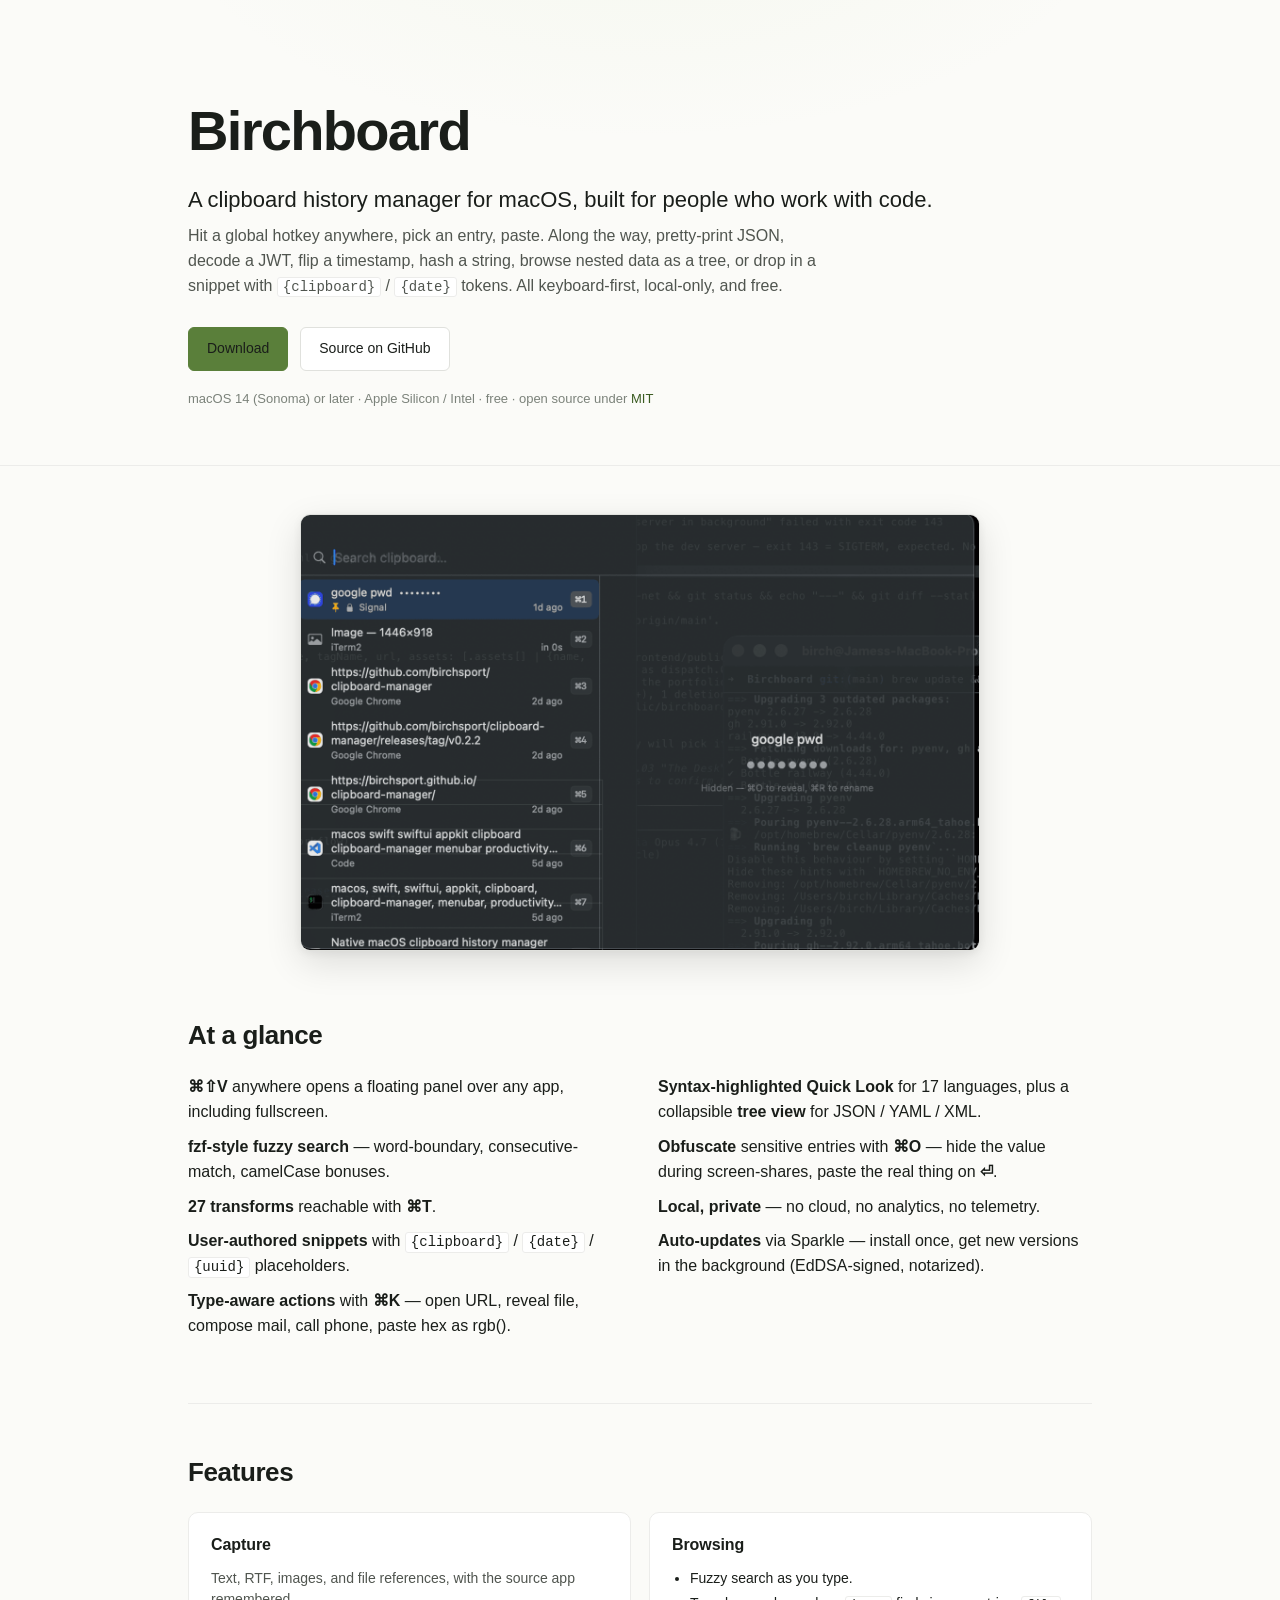
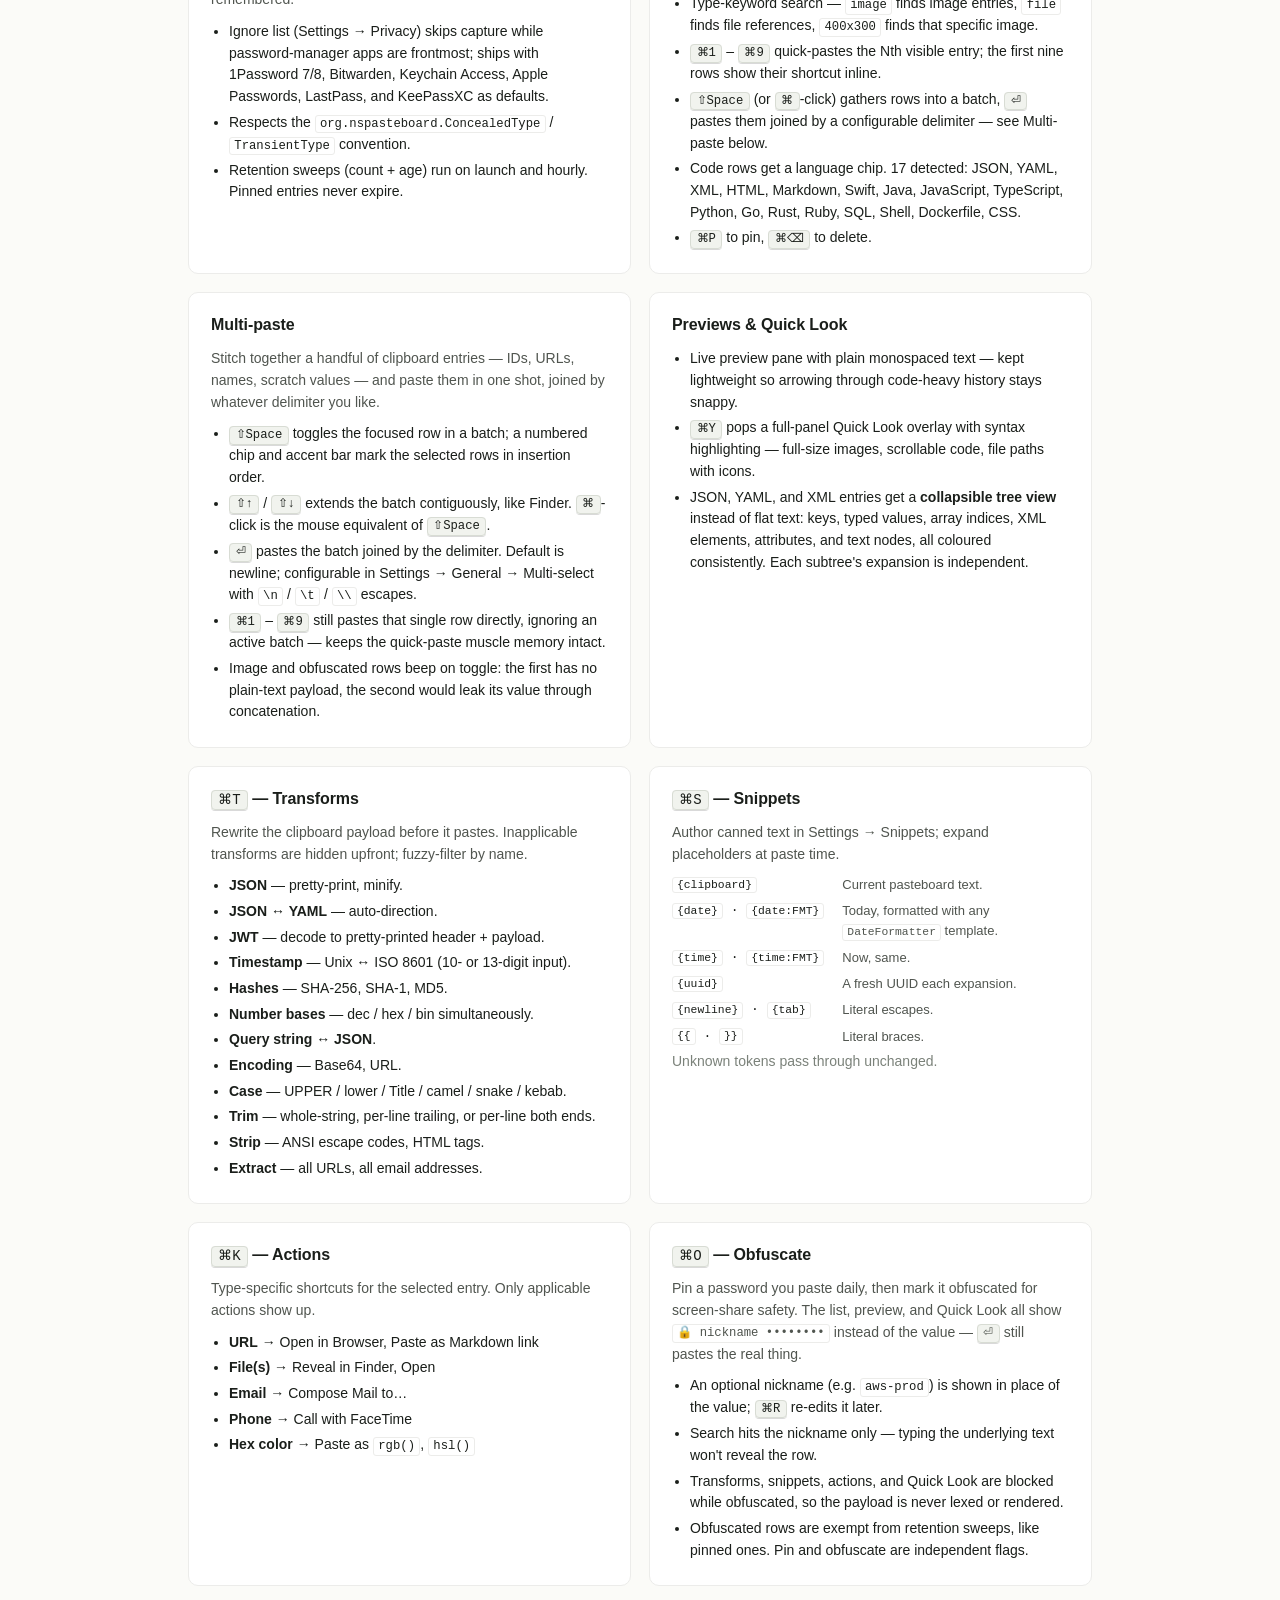
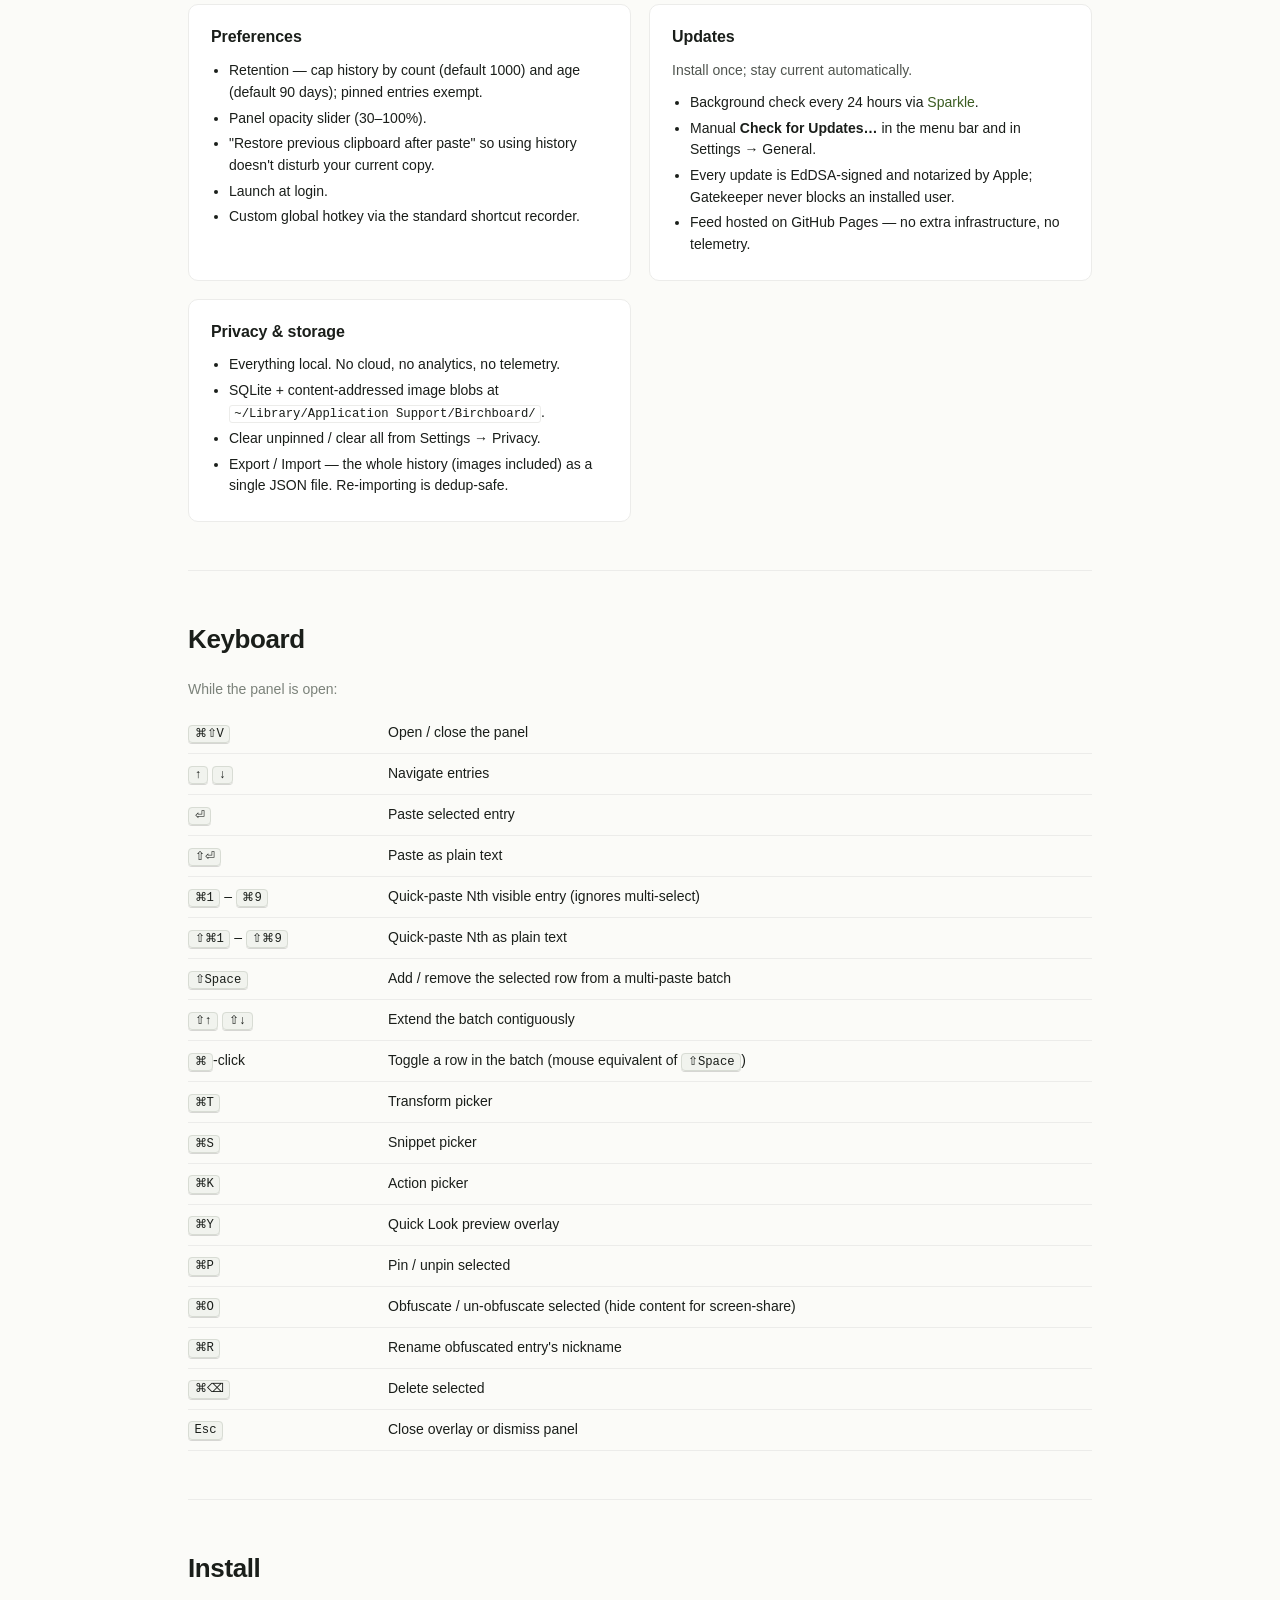
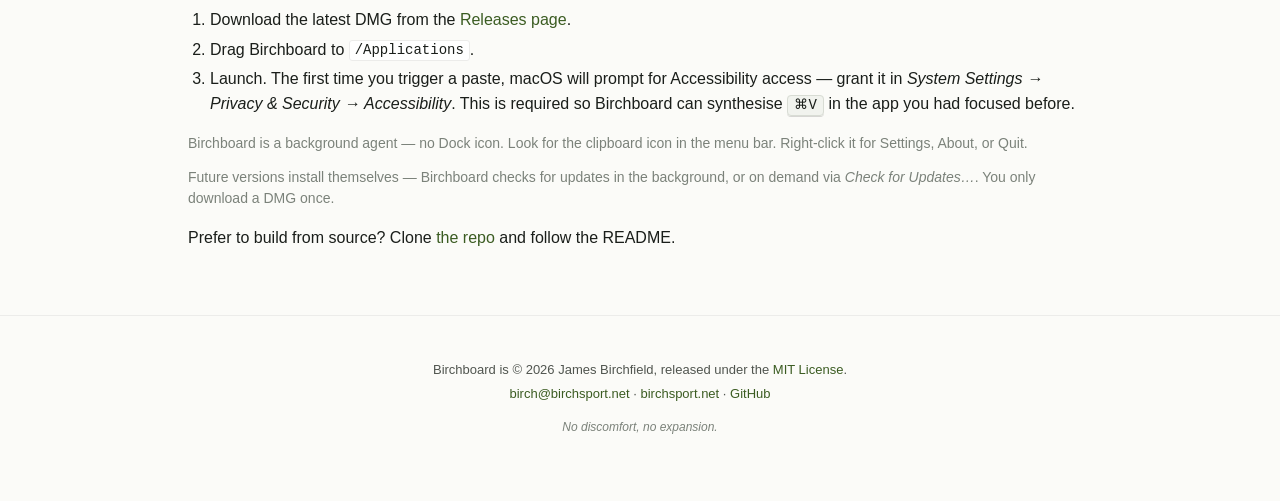
==== docs/index.html @ bfea7d22 "Add multi-selection paste ⇧Space (or ⌘-click) toggles a row into a batch; ⇧↑/⇧↓ extends contiguously" ====
<!DOCTYPE html>
<html lang="en">
<head>
  <meta charset="UTF-8" />
  <meta name="viewport" content="width=device-width, initial-scale=1.0" />
  <title>Birchboard — a macOS clipboard manager for people who code</title>
  <meta
    name="description"
    content="Birchboard is a native macOS clipboard history manager. Fuzzy search, 27 transforms (JSON / YAML / JWT / hashes / timestamps / …), user-authored snippets with placeholders, type-aware actions, syntax-highlighted previews, and a tree view for structured data. Free and open source under MIT."
  />
  <meta property="og:title" content="Birchboard" />
  <meta
    property="og:description"
    content="A native macOS clipboard manager for people who work with code."
  />
  <meta name="theme-color" content="#0f1310" />
  <link rel="stylesheet" href="assets/style.css" />
</head>
<body>

<header class="hero">
  <div class="container">
    <h1 class="wordmark">Birchboard</h1>
    <p class="tagline">A clipboard history manager for macOS, built for people who work with code.</p>
    <p class="lede">
      Hit a global hotkey anywhere, pick an entry, paste. Along the way, pretty-print
      JSON, decode a JWT, flip a timestamp, hash a string, browse nested data as a tree,
      or drop in a snippet with <code>{clipboard}</code> / <code>{date}</code> tokens.
      All keyboard-first, local-only, and free.
    </p>
    <div class="cta">
      <a class="btn primary" href="https://github.com/birchsport/clipboard-manager/releases" rel="noopener">Download</a>
      <a class="btn" href="https://github.com/birchsport/clipboard-manager" rel="noopener">Source on GitHub</a>
    </div>
    <p class="meta">
      macOS 14 (Sonoma) or later &middot; Apple Silicon / Intel &middot; free &middot;
      open source under <a href="https://github.com/birchsport/clipboard-manager/blob/main/LICENSE" rel="noopener">MIT</a>
    </p>
  </div>
</header>

<main class="container">

  <figure class="screenshot">
    <img
      src="assets/preview.png"
      alt="Birchboard panel showing a searchable clipboard history with syntax-highlighted code entries and a right-hand preview pane."
      width="1438"
      height="924"
      loading="lazy"
    />
  </figure>

  <!-- Quick hits ------------------------------------------------------ -->
  <section>
    <h2>At a glance</h2>
    <ul class="highlights">
      <li><strong>⌘⇧V</strong> anywhere opens a floating panel over any app, including fullscreen.</li>
      <li><strong>fzf-style fuzzy search</strong> — word-boundary, consecutive-match, camelCase bonuses.</li>
      <li><strong>27 transforms</strong> reachable with <strong>⌘T</strong>.</li>
      <li><strong>User-authored snippets</strong> with <code>{clipboard}</code> / <code>{date}</code> / <code>{uuid}</code> placeholders.</li>
      <li><strong>Type-aware actions</strong> with <strong>⌘K</strong> — open URL, reveal file, compose mail, call phone, paste hex as rgb().</li>
      <li><strong>Syntax-highlighted Quick Look</strong> for 17 languages, plus a collapsible <strong>tree view</strong> for JSON / YAML / XML.</li>
      <li><strong>Obfuscate</strong> sensitive entries with <strong>⌘O</strong> — hide the value during screen-shares, paste the real thing on <strong>⏎</strong>.</li>
      <li><strong>Local, private</strong> — no cloud, no analytics, no telemetry.</li>
      <li><strong>Auto-updates</strong> via Sparkle — install once, get new versions in the background (EdDSA-signed, notarized).</li>
    </ul>
  </section>

  <!-- Features -------------------------------------------------------- -->
  <section>
    <h2>Features</h2>

    <div class="feature-grid">

      <article class="feature">
        <h3>Capture</h3>
        <p>Text, RTF, images, and file references, with the source app remembered.</p>
        <ul>
          <li>Ignore list (Settings → Privacy) skips capture while password-manager apps are frontmost; ships with 1Password 7/8, Bitwarden, Keychain Access, Apple Passwords, LastPass, and KeePassXC as defaults.</li>
          <li>Respects the <code>org.nspasteboard.ConcealedType</code> / <code>TransientType</code> convention.</li>
          <li>Retention sweeps (count + age) run on launch and hourly. Pinned entries never expire.</li>
        </ul>
      </article>

      <article class="feature">
        <h3>Browsing</h3>
        <ul>
          <li>Fuzzy search as you type.</li>
          <li>Type-keyword search — <code>image</code> finds image entries, <code>file</code> finds file references, <code>400x300</code> finds that specific image.</li>
          <li><kbd>⌘1</kbd> – <kbd>⌘9</kbd> quick-pastes the Nth visible entry; the first nine rows show their shortcut inline.</li>
          <li><kbd>⇧Space</kbd> (or <kbd>⌘</kbd>-click) gathers rows into a batch, <kbd>⏎</kbd> pastes them joined by a configurable delimiter — see Multi-paste below.</li>
          <li>Code rows get a language chip. 17 detected: JSON, YAML, XML, HTML, Markdown, Swift, Java, JavaScript, TypeScript, Python, Go, Rust, Ruby, SQL, Shell, Dockerfile, CSS.</li>
          <li><kbd>⌘P</kbd> to pin, <kbd>⌘⌫</kbd> to delete.</li>
        </ul>
      </article>

      <article class="feature">
        <h3>Multi-paste</h3>
        <p>Stitch together a handful of clipboard entries — IDs, URLs, names, scratch values — and paste them in one shot, joined by whatever delimiter you like.</p>
        <ul>
          <li><kbd>⇧Space</kbd> toggles the focused row in a batch; a numbered chip and accent bar mark the selected rows in insertion order.</li>
          <li><kbd>⇧↑</kbd> / <kbd>⇧↓</kbd> extends the batch contiguously, like Finder. <kbd>⌘</kbd>-click is the mouse equivalent of <kbd>⇧Space</kbd>.</li>
          <li><kbd>⏎</kbd> pastes the batch joined by the delimiter. Default is newline; configurable in Settings → General → Multi-select with <code>\n</code> / <code>\t</code> / <code>\\</code> escapes.</li>
          <li><kbd>⌘1</kbd> – <kbd>⌘9</kbd> still pastes that single row directly, ignoring an active batch — keeps the quick-paste muscle memory intact.</li>
          <li>Image and obfuscated rows beep on toggle: the first has no plain-text payload, the second would leak its value through concatenation.</li>
        </ul>
      </article>

      <article class="feature">
        <h3>Previews &amp; Quick Look</h3>
        <ul>
          <li>Live preview pane with plain monospaced text — kept lightweight so arrowing through code-heavy history stays snappy.</li>
          <li><kbd>⌘Y</kbd> pops a full-panel Quick Look overlay with syntax highlighting — full-size images, scrollable code, file paths with icons.</li>
          <li>JSON, YAML, and XML entries get a <strong>collapsible tree view</strong> instead of flat text: keys, typed values, array indices, XML elements, attributes, and text nodes, all coloured consistently. Each subtree's expansion is independent.</li>
        </ul>
      </article>

      <article class="feature">
        <h3><kbd>⌘T</kbd> &mdash; Transforms</h3>
        <p>Rewrite the clipboard payload before it pastes. Inapplicable transforms are hidden upfront; fuzzy-filter by name.</p>
        <ul>
          <li><strong>JSON</strong> &mdash; pretty-print, minify.</li>
          <li><strong>JSON ↔ YAML</strong> &mdash; auto-direction.</li>
          <li><strong>JWT</strong> &mdash; decode to pretty-printed header + payload.</li>
          <li><strong>Timestamp</strong> &mdash; Unix ↔ ISO 8601 (10- or 13-digit input).</li>
          <li><strong>Hashes</strong> &mdash; SHA-256, SHA-1, MD5.</li>
          <li><strong>Number bases</strong> &mdash; dec / hex / bin simultaneously.</li>
          <li><strong>Query string ↔ JSON</strong>.</li>
          <li><strong>Encoding</strong> &mdash; Base64, URL.</li>
          <li><strong>Case</strong> &mdash; UPPER / lower / Title / camel / snake / kebab.</li>
          <li><strong>Trim</strong> &mdash; whole-string, per-line trailing, or per-line both ends.</li>
          <li><strong>Strip</strong> &mdash; ANSI escape codes, HTML tags.</li>
          <li><strong>Extract</strong> &mdash; all URLs, all email addresses.</li>
        </ul>
      </article>

      <article class="feature">
        <h3><kbd>⌘S</kbd> &mdash; Snippets</h3>
        <p>Author canned text in Settings → Snippets; expand placeholders at paste time.</p>
        <dl class="placeholders">
          <dt><code>{clipboard}</code></dt> <dd>Current pasteboard text.</dd>
          <dt><code>{date}</code> &middot; <code>{date:FMT}</code></dt> <dd>Today, formatted with any <code>DateFormatter</code> template.</dd>
          <dt><code>{time}</code> &middot; <code>{time:FMT}</code></dt> <dd>Now, same.</dd>
          <dt><code>{uuid}</code></dt> <dd>A fresh UUID each expansion.</dd>
          <dt><code>{newline}</code> &middot; <code>{tab}</code></dt> <dd>Literal escapes.</dd>
          <dt><code>{{</code> &middot; <code>}}</code></dt> <dd>Literal braces.</dd>
        </dl>
        <p class="subtle">Unknown tokens pass through unchanged.</p>
      </article>

      <article class="feature">
        <h3><kbd>⌘K</kbd> &mdash; Actions</h3>
        <p>Type-specific shortcuts for the selected entry. Only applicable actions show up.</p>
        <ul>
          <li><strong>URL</strong> &rarr; Open in Browser, Paste as Markdown link</li>
          <li><strong>File(s)</strong> &rarr; Reveal in Finder, Open</li>
          <li><strong>Email</strong> &rarr; Compose Mail to…</li>
          <li><strong>Phone</strong> &rarr; Call with FaceTime</li>
          <li><strong>Hex color</strong> &rarr; Paste as <code>rgb()</code>, <code>hsl()</code></li>
        </ul>
      </article>

      <article class="feature">
        <h3><kbd>⌘O</kbd> &mdash; Obfuscate</h3>
        <p>Pin a password you paste daily, then mark it obfuscated for screen-share safety. The list, preview, and Quick Look all show <code>🔒 nickname  ••••••••</code> instead of the value &mdash; <kbd>⏎</kbd> still pastes the real thing.</p>
        <ul>
          <li>An optional nickname (e.g. <code>aws-prod</code>) is shown in place of the value; <kbd>⌘R</kbd> re-edits it later.</li>
          <li>Search hits the nickname only &mdash; typing the underlying text won't reveal the row.</li>
          <li>Transforms, snippets, actions, and Quick Look are blocked while obfuscated, so the payload is never lexed or rendered.</li>
          <li>Obfuscated rows are exempt from retention sweeps, like pinned ones. Pin and obfuscate are independent flags.</li>
        </ul>
      </article>

      <article class="feature">
        <h3>Preferences</h3>
        <ul>
          <li>Retention — cap history by count (default 1000) and age (default 90 days); pinned entries exempt.</li>
          <li>Panel opacity slider (30–100%).</li>
          <li>"Restore previous clipboard after paste" so using history doesn't disturb your current copy.</li>
          <li>Launch at login.</li>
          <li>Custom global hotkey via the standard shortcut recorder.</li>
        </ul>
      </article>

      <article class="feature">
        <h3>Updates</h3>
        <p>Install once; stay current automatically.</p>
        <ul>
          <li>Background check every 24 hours via <a href="https://sparkle-project.org" rel="noopener">Sparkle</a>.</li>
          <li>Manual <strong>Check for Updates…</strong> in the menu bar and in Settings → General.</li>
          <li>Every update is EdDSA-signed and notarized by Apple; Gatekeeper never blocks an installed user.</li>
          <li>Feed hosted on GitHub Pages — no extra infrastructure, no telemetry.</li>
        </ul>
      </article>

      <article class="feature">
        <h3>Privacy &amp; storage</h3>
        <ul>
          <li>Everything local. No cloud, no analytics, no telemetry.</li>
          <li>SQLite + content-addressed image blobs at <code>~/Library/Application Support/Birchboard/</code>.</li>
          <li>Clear unpinned / clear all from Settings → Privacy.</li>
          <li>Export / Import — the whole history (images included) as a single JSON file. Re-importing is dedup-safe.</li>
        </ul>
      </article>

    </div>
  </section>

  <!-- Keyboard cheat sheet ------------------------------------------- -->
  <section>
    <h2>Keyboard</h2>
    <p class="subtle">While the panel is open:</p>
    <table class="shortcuts">
      <tbody>
        <tr><td><kbd>⌘⇧V</kbd></td><td>Open / close the panel</td></tr>
        <tr><td><kbd>↑</kbd> <kbd>↓</kbd></td><td>Navigate entries</td></tr>
        <tr><td><kbd>⏎</kbd></td><td>Paste selected entry</td></tr>
        <tr><td><kbd>⇧⏎</kbd></td><td>Paste as plain text</td></tr>
        <tr><td><kbd>⌘1</kbd> – <kbd>⌘9</kbd></td><td>Quick-paste Nth visible entry (ignores multi-select)</td></tr>
        <tr><td><kbd>⇧⌘1</kbd> – <kbd>⇧⌘9</kbd></td><td>Quick-paste Nth as plain text</td></tr>
        <tr><td><kbd>⇧Space</kbd></td><td>Add / remove the selected row from a multi-paste batch</td></tr>
        <tr><td><kbd>⇧↑</kbd> <kbd>⇧↓</kbd></td><td>Extend the batch contiguously</td></tr>
        <tr><td><kbd>⌘</kbd>-click</td><td>Toggle a row in the batch (mouse equivalent of <kbd>⇧Space</kbd>)</td></tr>
        <tr><td><kbd>⌘T</kbd></td><td>Transform picker</td></tr>
        <tr><td><kbd>⌘S</kbd></td><td>Snippet picker</td></tr>
        <tr><td><kbd>⌘K</kbd></td><td>Action picker</td></tr>
        <tr><td><kbd>⌘Y</kbd></td><td>Quick Look preview overlay</td></tr>
        <tr><td><kbd>⌘P</kbd></td><td>Pin / unpin selected</td></tr>
        <tr><td><kbd>⌘O</kbd></td><td>Obfuscate / un-obfuscate selected (hide content for screen-share)</td></tr>
        <tr><td><kbd>⌘R</kbd></td><td>Rename obfuscated entry's nickname</td></tr>
        <tr><td><kbd>⌘⌫</kbd></td><td>Delete selected</td></tr>
        <tr><td><kbd>Esc</kbd></td><td>Close overlay or dismiss panel</td></tr>
      </tbody>
    </table>
  </section>

  <!-- Install --------------------------------------------------------- -->
  <section>
    <h2>Install</h2>
    <ol>
      <li>Download the latest DMG from the <a href="https://github.com/birchsport/clipboard-manager/releases" rel="noopener">Releases page</a>.</li>
      <li>Drag Birchboard to <code>/Applications</code>.</li>
      <li>Launch. The first time you trigger a paste, macOS will prompt for Accessibility access — grant it in <em>System Settings → Privacy &amp; Security → Accessibility</em>. This is required so Birchboard can synthesise <kbd>⌘V</kbd> in the app you had focused before.</li>
    </ol>
    <p class="subtle">
      Birchboard is a background agent — no Dock icon. Look for the clipboard
      icon in the menu bar. Right-click it for Settings, About, or Quit.
    </p>
    <p class="subtle">
      Future versions install themselves — Birchboard checks for updates in
      the background, or on demand via <em>Check for Updates…</em>. You only
      download a DMG once.
    </p>
    <p>
      Prefer to build from source? Clone
      <a href="https://github.com/birchsport/clipboard-manager" rel="noopener">the repo</a>
      and follow the README.
    </p>
  </section>

</main>

<footer>
  <div class="container">
    <p>
      Birchboard is © 2026 James Birchfield, released under the
      <a href="https://github.com/birchsport/clipboard-manager/blob/main/LICENSE" rel="noopener">MIT License</a>.
    </p>
    <p>
      <a href="mailto:birch@birchsport.net">birch@birchsport.net</a>
      &middot;
      <a href="https://birchsport.net" rel="noopener">birchsport.net</a>
      &middot;
      <a href="https://github.com/birchsport/clipboard-manager" rel="noopener">GitHub</a>
    </p>
    <p class="tagline-small"><em>No discomfort, no expansion.</em></p>
  </div>
</footer>

</body>
</html>
---- docs/assets/style.css ----
/* Birchboard site — minimal dark-first theme with a light-mode pass. */

:root {
    --bg:            #0f1310;
    --bg-panel:      #161b17;
    --bg-card:       #1a211c;
    --border:        #272d28;
    --border-soft:   #20251f;

    --text:          #e8ece7;
    --text-muted:    #a2a9a0;
    --text-subtle:   #7b827a;
    --text-tertiary: #5f6660;

    --accent:        #b4d388;   /* pale birch-leaf green */
    --accent-dim:    #8aa964;
    --kbd-bg:        #22281f;
    --kbd-border:    #323a2e;

    --link:          #cfe5a8;

    --font-sans:     -apple-system, BlinkMacSystemFont, "Segoe UI", "Helvetica Neue", Arial, sans-serif;
    --font-mono:     ui-monospace, SFMono-Regular, "SF Mono", Menlo, Consolas, "Liberation Mono", monospace;
}

@media (prefers-color-scheme: light) {
    :root {
        --bg:            #fbfbf8;
        --bg-panel:      #ffffff;
        --bg-card:       #ffffff;
        --border:        #e0e1dd;
        --border-soft:   #ececea;

        --text:          #1a1e1a;
        --text-muted:    #50554f;
        --text-subtle:   #7b827a;
        --text-tertiary: #9da49d;

        --accent:        #5a7f3a;
        --accent-dim:    #7a9f5a;
        --kbd-bg:        #f1f3ee;
        --kbd-border:    #d8dcd4;

        --link:          #3b5c22;
    }
}

* { box-sizing: border-box; }

html {
    scroll-behavior: smooth;
}

body {
    margin: 0;
    background: var(--bg);
    color: var(--text);
    font-family: var(--font-sans);
    font-size: 16px;
    line-height: 1.55;
    -webkit-font-smoothing: antialiased;
}

a {
    color: var(--link);
    text-decoration: none;
    border-bottom: 1px solid transparent;
    transition: border-color 0.12s ease;
}

a:hover { border-bottom-color: var(--link); }

code, kbd {
    font-family: var(--font-mono);
    font-size: 0.875em;
}

code {
    background: var(--bg-card);
    border: 1px solid var(--border-soft);
    border-radius: 3px;
    padding: 0.1em 0.35em;
}

kbd {
    background: var(--kbd-bg);
    border: 1px solid var(--kbd-border);
    border-radius: 4px;
    padding: 0.1em 0.45em;
    font-weight: 500;
    box-shadow: 0 1px 0 rgba(0,0,0,0.15);
    white-space: nowrap;
}

.container {
    max-width: 960px;
    margin: 0 auto;
    padding: 0 28px;
}

/* ---------- Hero ------------------------------------------------------ */

.hero {
    padding: 88px 0 56px;
    background:
      radial-gradient(ellipse 800px 400px at 50% -100px, rgba(180, 211, 136, 0.08), transparent 60%),
      var(--bg);
    border-bottom: 1px solid var(--border-soft);
    text-align: left;
}

.wordmark {
    font-size: 56px;
    font-weight: 700;
    letter-spacing: -0.03em;
    margin: 0 0 10px;
    color: var(--text);
}

.tagline {
    font-size: 22px;
    color: var(--text);
    font-weight: 500;
    margin: 0 0 10px;
    line-height: 1.35;
}

.lede {
    font-size: 16px;
    color: var(--text-muted);
    max-width: 640px;
    margin: 0 0 28px;
}

.cta {
    display: flex;
    gap: 12px;
    flex-wrap: wrap;
    margin-bottom: 18px;
}

.btn {
    display: inline-block;
    padding: 10px 18px;
    border-radius: 6px;
    font-weight: 500;
    font-size: 14px;
    border: 1px solid var(--border);
    color: var(--text);
    background: var(--bg-card);
    transition: border-color 0.12s ease, background 0.12s ease;
}

.btn:hover {
    border-color: var(--text-muted);
    border-bottom-color: var(--text-muted);
}

.btn.primary {
    background: var(--accent);
    border-color: var(--accent);
    color: #1a1e1a;
}

.btn.primary:hover {
    background: var(--accent-dim);
    border-color: var(--accent-dim);
    border-bottom-color: var(--accent-dim);
}

.meta {
    font-size: 13px;
    color: var(--text-subtle);
    margin: 0;
}

/* ---------- Screenshot ------------------------------------------------ */

.screenshot {
    margin: 48px 0 8px;
    text-align: center;
}

.screenshot img {
    width: 100%;
    max-width: 680px;
    height: auto;
    display: inline-block;
    border-radius: 10px;
    border: 1px solid var(--border);
    box-shadow:
        0 12px 36px rgba(0, 0, 0, 0.45),
        0 2px 8px rgba(0, 0, 0, 0.3);
}

@media (prefers-color-scheme: light) {
    .screenshot img {
        box-shadow:
            0 12px 36px rgba(0, 0, 0, 0.12),
            0 2px 8px rgba(0, 0, 0, 0.06);
    }
}

@media (max-width: 640px) {
    .screenshot img { max-width: 100%; }
}

/* ---------- Sections ------------------------------------------------- */

main section {
    padding: 48px 0;
    border-bottom: 1px solid var(--border-soft);
}

main section:last-of-type { border-bottom: none; }

h2 {
    font-size: 26px;
    letter-spacing: -0.015em;
    margin: 0 0 20px;
}

h3 {
    font-size: 16px;
    font-weight: 600;
    margin: 0 0 10px;
    letter-spacing: -0.005em;
}

ul, ol { padding-left: 22px; }

li { margin-bottom: 5px; }

.subtle {
    color: var(--text-subtle);
    font-size: 14px;
    margin: 0 0 12px;
}

/* ---------- Highlights bullet list ----------------------------------- */

.highlights {
    list-style: none;
    padding: 0;
    columns: 2;
    column-gap: 36px;
}

.highlights li {
    margin-bottom: 10px;
    break-inside: avoid;
}

/* ---------- Feature grid --------------------------------------------- */

.feature-grid {
    display: grid;
    grid-template-columns: repeat(auto-fill, minmax(300px, 1fr));
    gap: 18px;
}

.feature {
    background: var(--bg-card);
    border: 1px solid var(--border-soft);
    border-radius: 10px;
    padding: 20px 22px;
}

.feature p:first-of-type {
    color: var(--text-muted);
    font-size: 14px;
    margin: 0 0 10px;
}

.feature ul {
    padding-left: 18px;
    margin: 0;
}

.feature li {
    font-size: 14px;
    color: var(--text);
    margin-bottom: 4px;
}

/* ---------- Placeholder reference ------------------------------------ */

.placeholders {
    display: grid;
    grid-template-columns: max-content 1fr;
    gap: 6px 18px;
    margin: 8px 0 4px;
}

.placeholders dt {
    font-family: var(--font-mono);
    font-size: 13px;
    color: var(--text);
}

.placeholders dd {
    margin: 0;
    color: var(--text-muted);
    font-size: 13px;
}

/* ---------- Keyboard cheat sheet ------------------------------------- */

.shortcuts {
    width: 100%;
    border-collapse: collapse;
    font-size: 14px;
}

.shortcuts td {
    padding: 9px 0;
    border-bottom: 1px solid var(--border-soft);
}

.shortcuts td:first-child {
    width: 200px;
}

/* ---------- Footer --------------------------------------------------- */

footer {
    padding: 40px 0 60px;
    border-top: 1px solid var(--border-soft);
    text-align: center;
    color: var(--text-muted);
    font-size: 13px;
}

footer p {
    margin: 4px 0;
}

.tagline-small {
    margin-top: 14px !important;
    color: var(--text-subtle);
    font-size: 12px;
}

/* ---------- Mobile --------------------------------------------------- */

@media (max-width: 640px) {
    .hero {
        padding: 56px 0 40px;
    }
    .wordmark { font-size: 44px; }
    .tagline  { font-size: 18px; }
    .lede     { font-size: 15px; }
    .highlights { columns: 1; }
    .screenshot.placeholder .screenshot-inner { height: 240px; }
    h2 { font-size: 22px; }
    .shortcuts td:first-child { width: auto; padding-right: 16px; }
    .container { padding: 0 20px; }
}
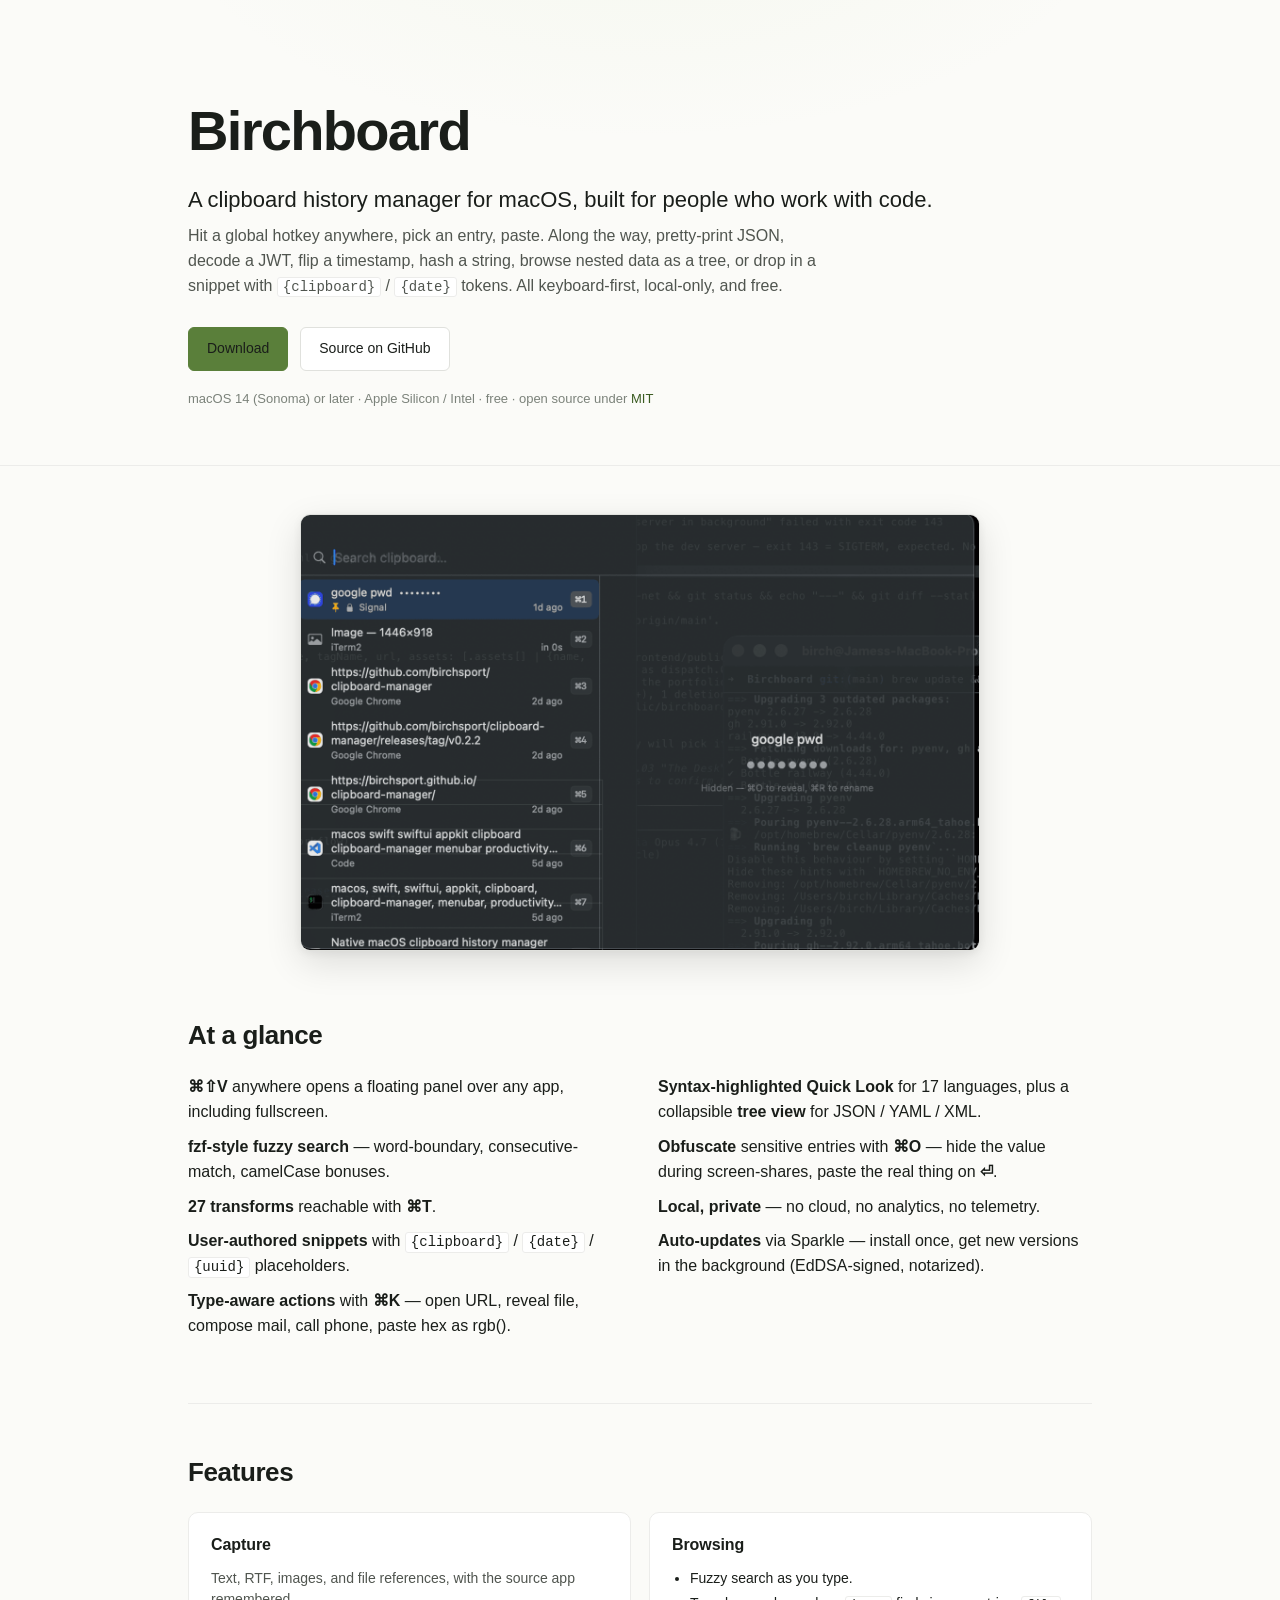
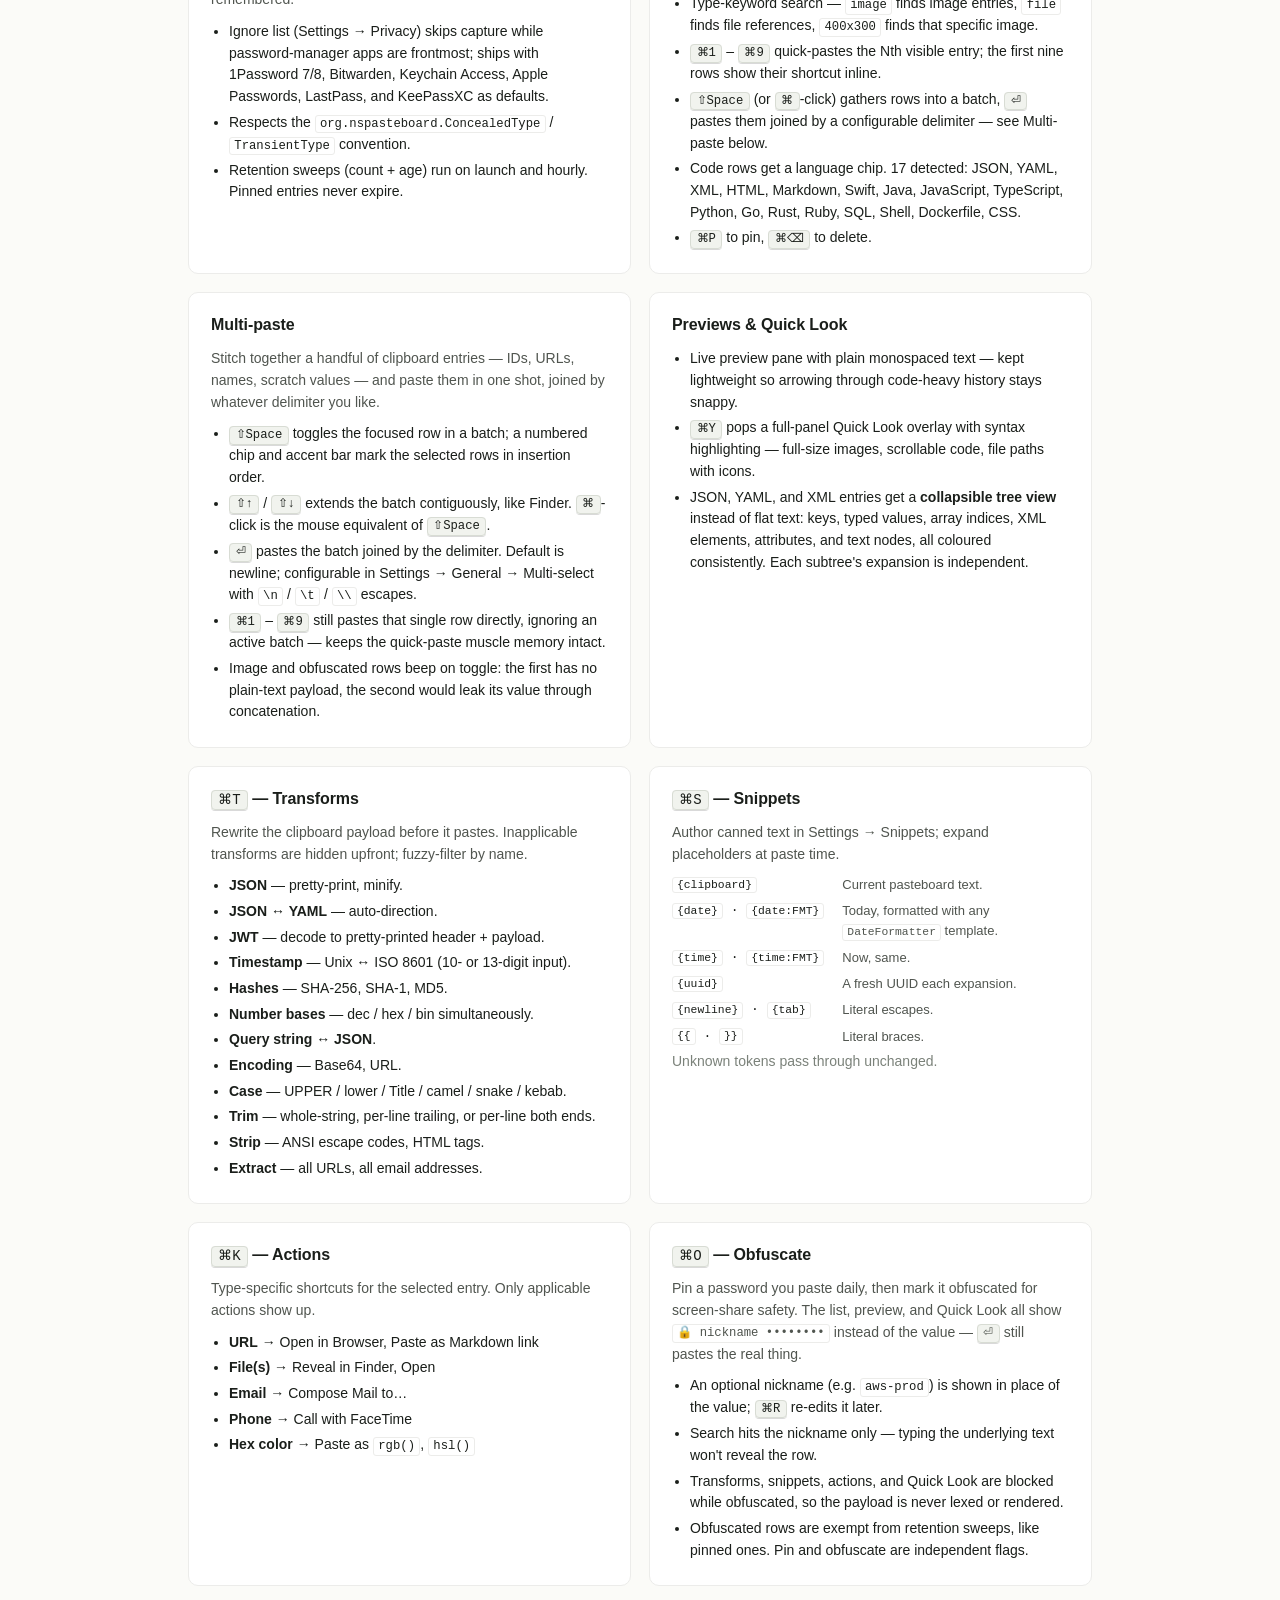
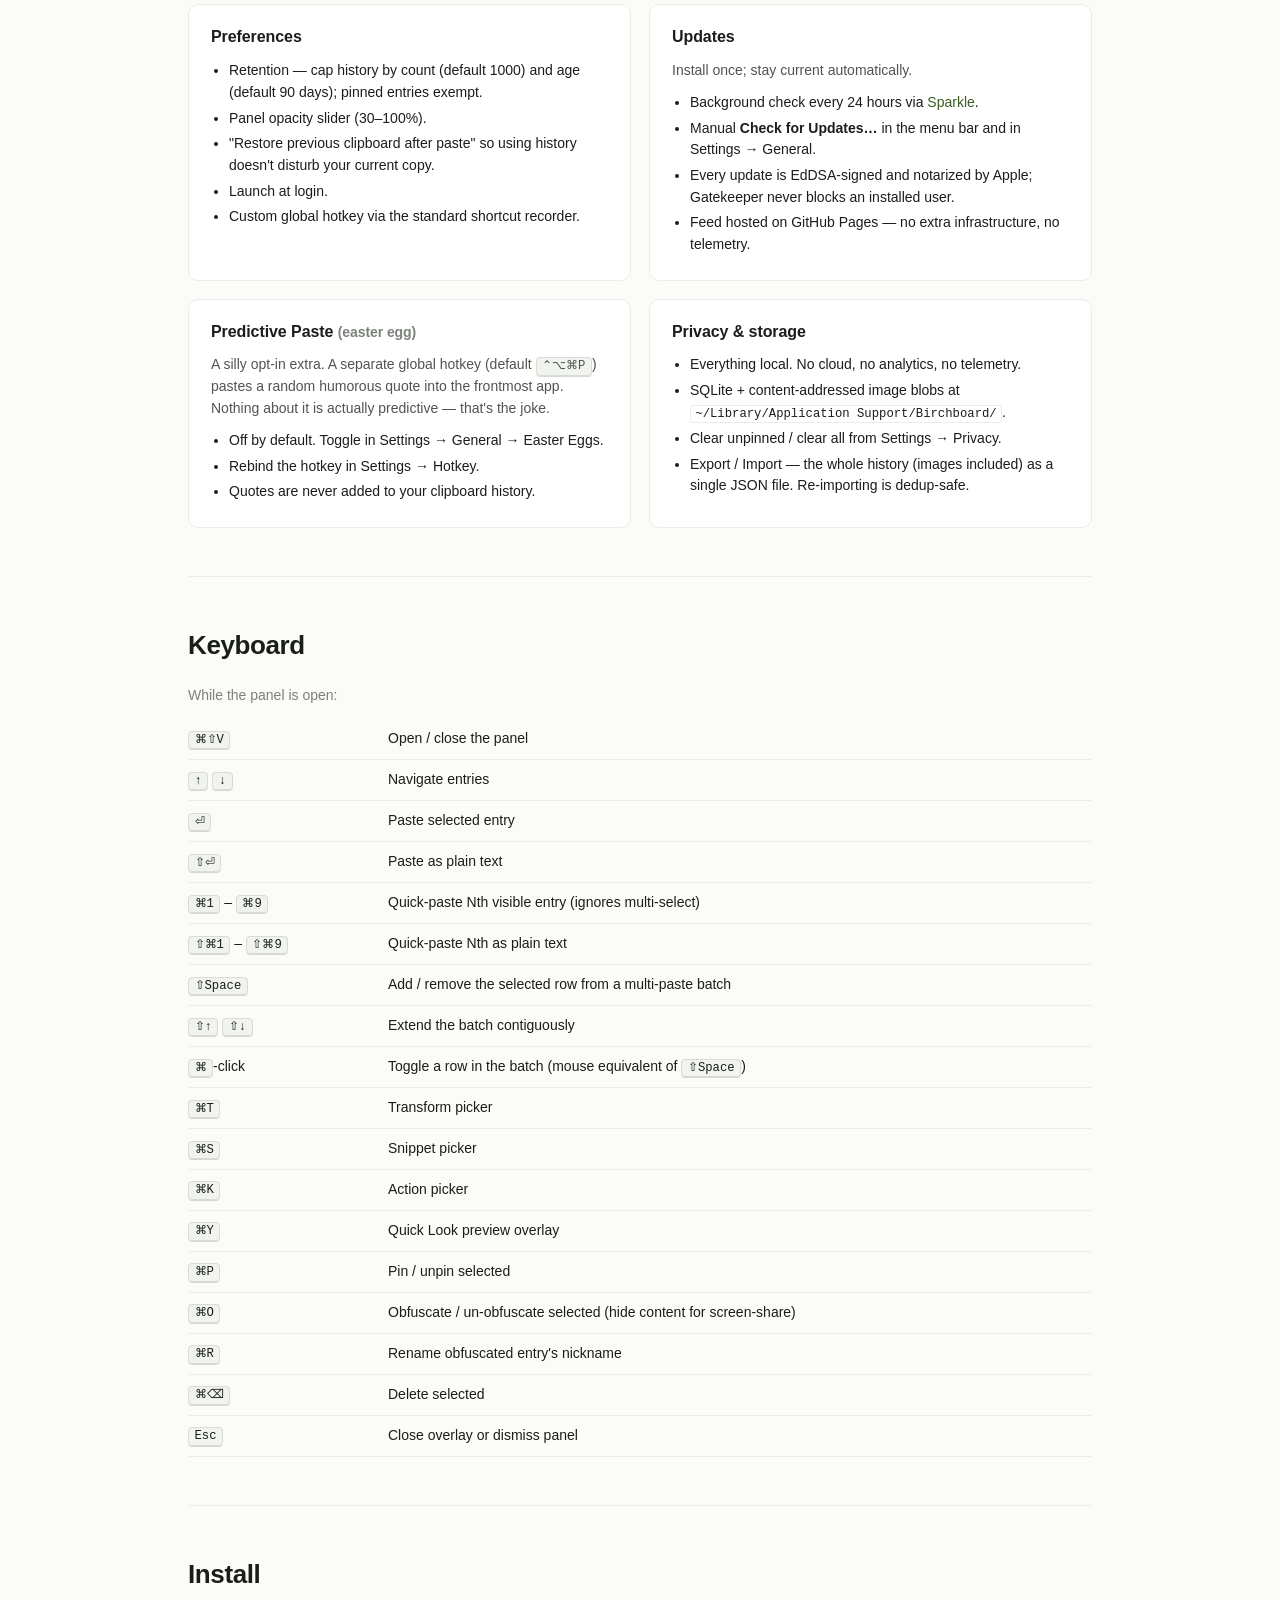
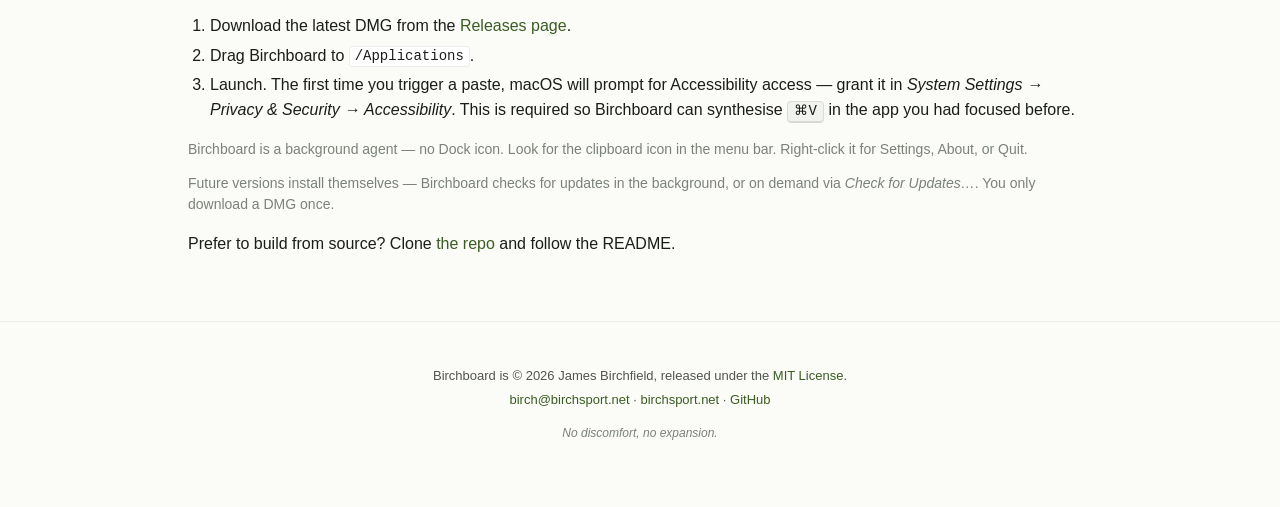
==== commit cb109e23: "Add Predictive Paste easter egg Opt-in silly feature: a separate global hotkey (default ⌃⌥⌘P) pastes" ====
--- a/docs/index.html
+++ b/docs/index.html
@@ -191,6 +191,16 @@
           <li>Manual <strong>Check for Updates…</strong> in the menu bar and in Settings → General.</li>
           <li>Every update is EdDSA-signed and notarized by Apple; Gatekeeper never blocks an installed user.</li>
           <li>Feed hosted on GitHub Pages — no extra infrastructure, no telemetry.</li>
+        </ul>
+      </article>
+
+      <article class="feature">
+        <h3>Predictive Paste <span class="subtle">(easter egg)</span></h3>
+        <p>A silly opt-in extra. A separate global hotkey (default <kbd>⌃⌥⌘P</kbd>) pastes a random humorous quote into the frontmost app. Nothing about it is actually predictive — that's the joke.</p>
+        <ul>
+          <li>Off by default. Toggle in Settings → General → Easter Eggs.</li>
+          <li>Rebind the hotkey in Settings → Hotkey.</li>
+          <li>Quotes are never added to your clipboard history.</li>
         </ul>
       </article>
 
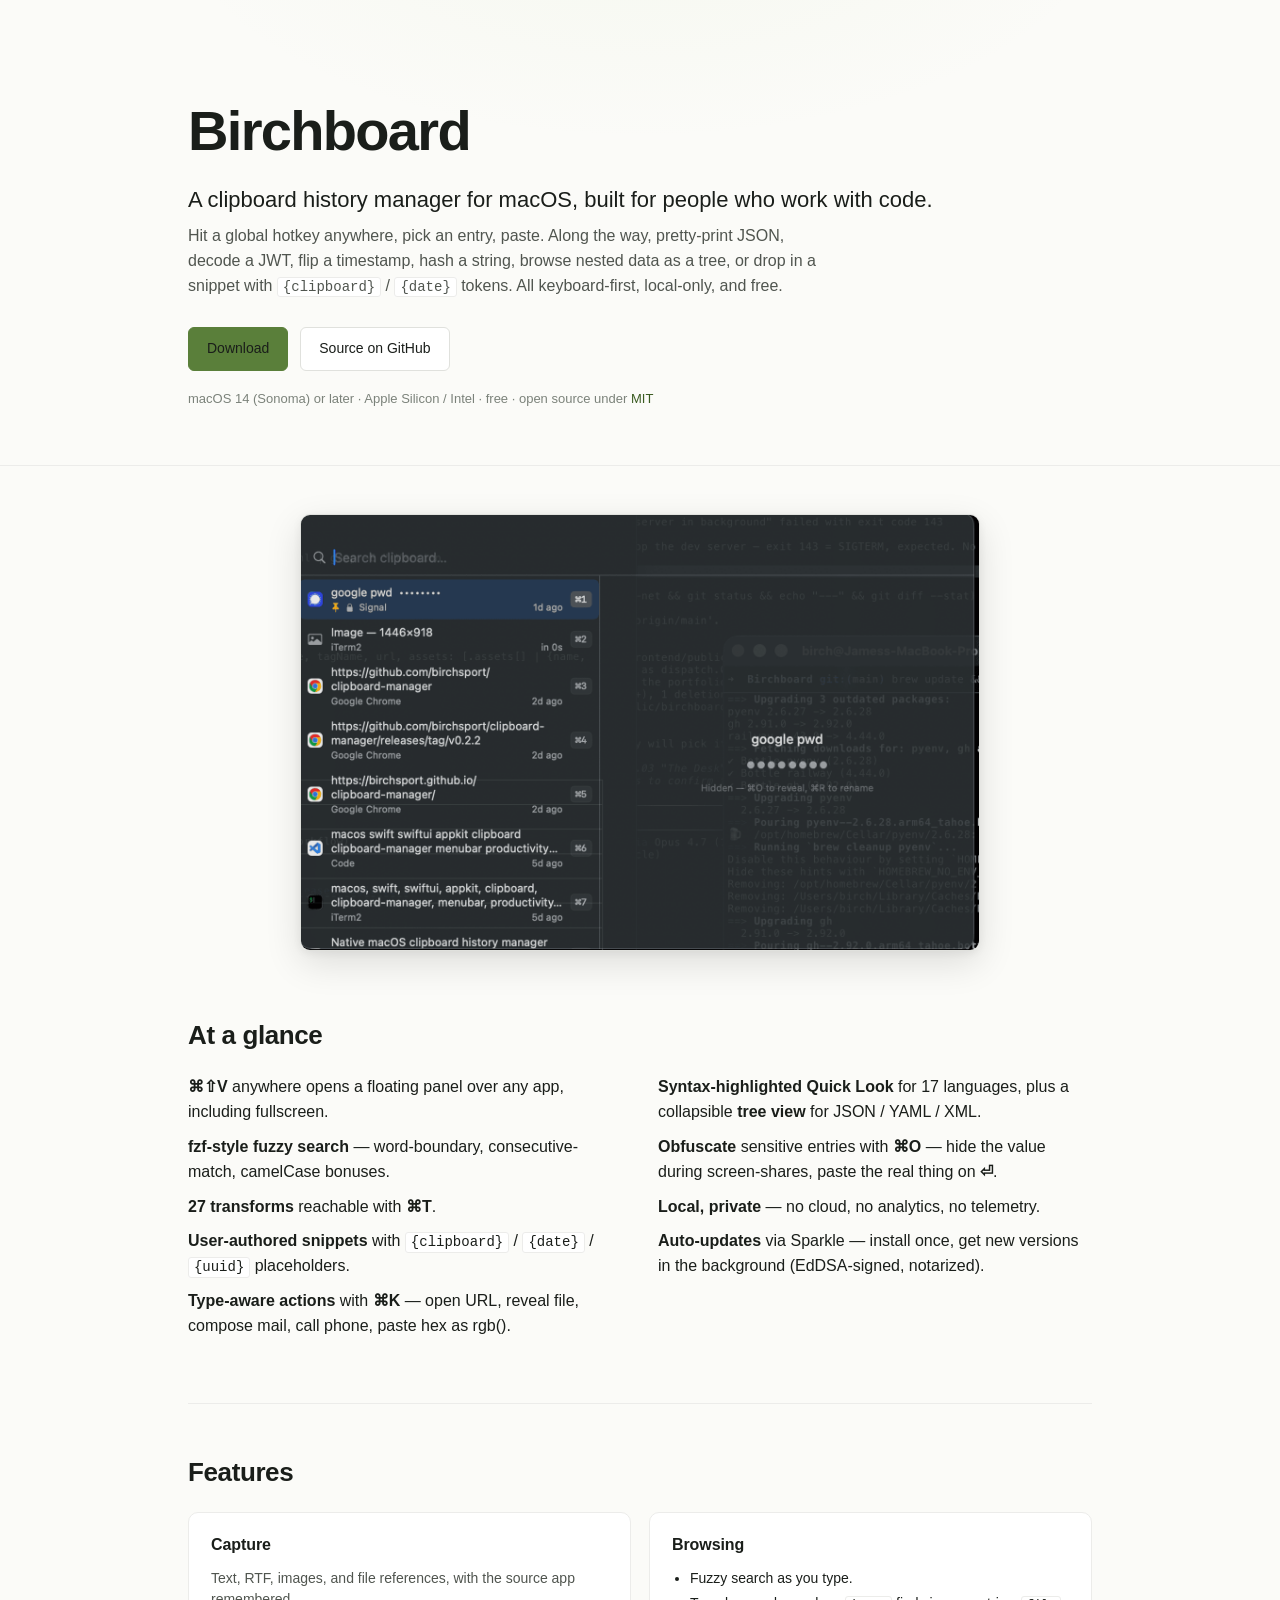
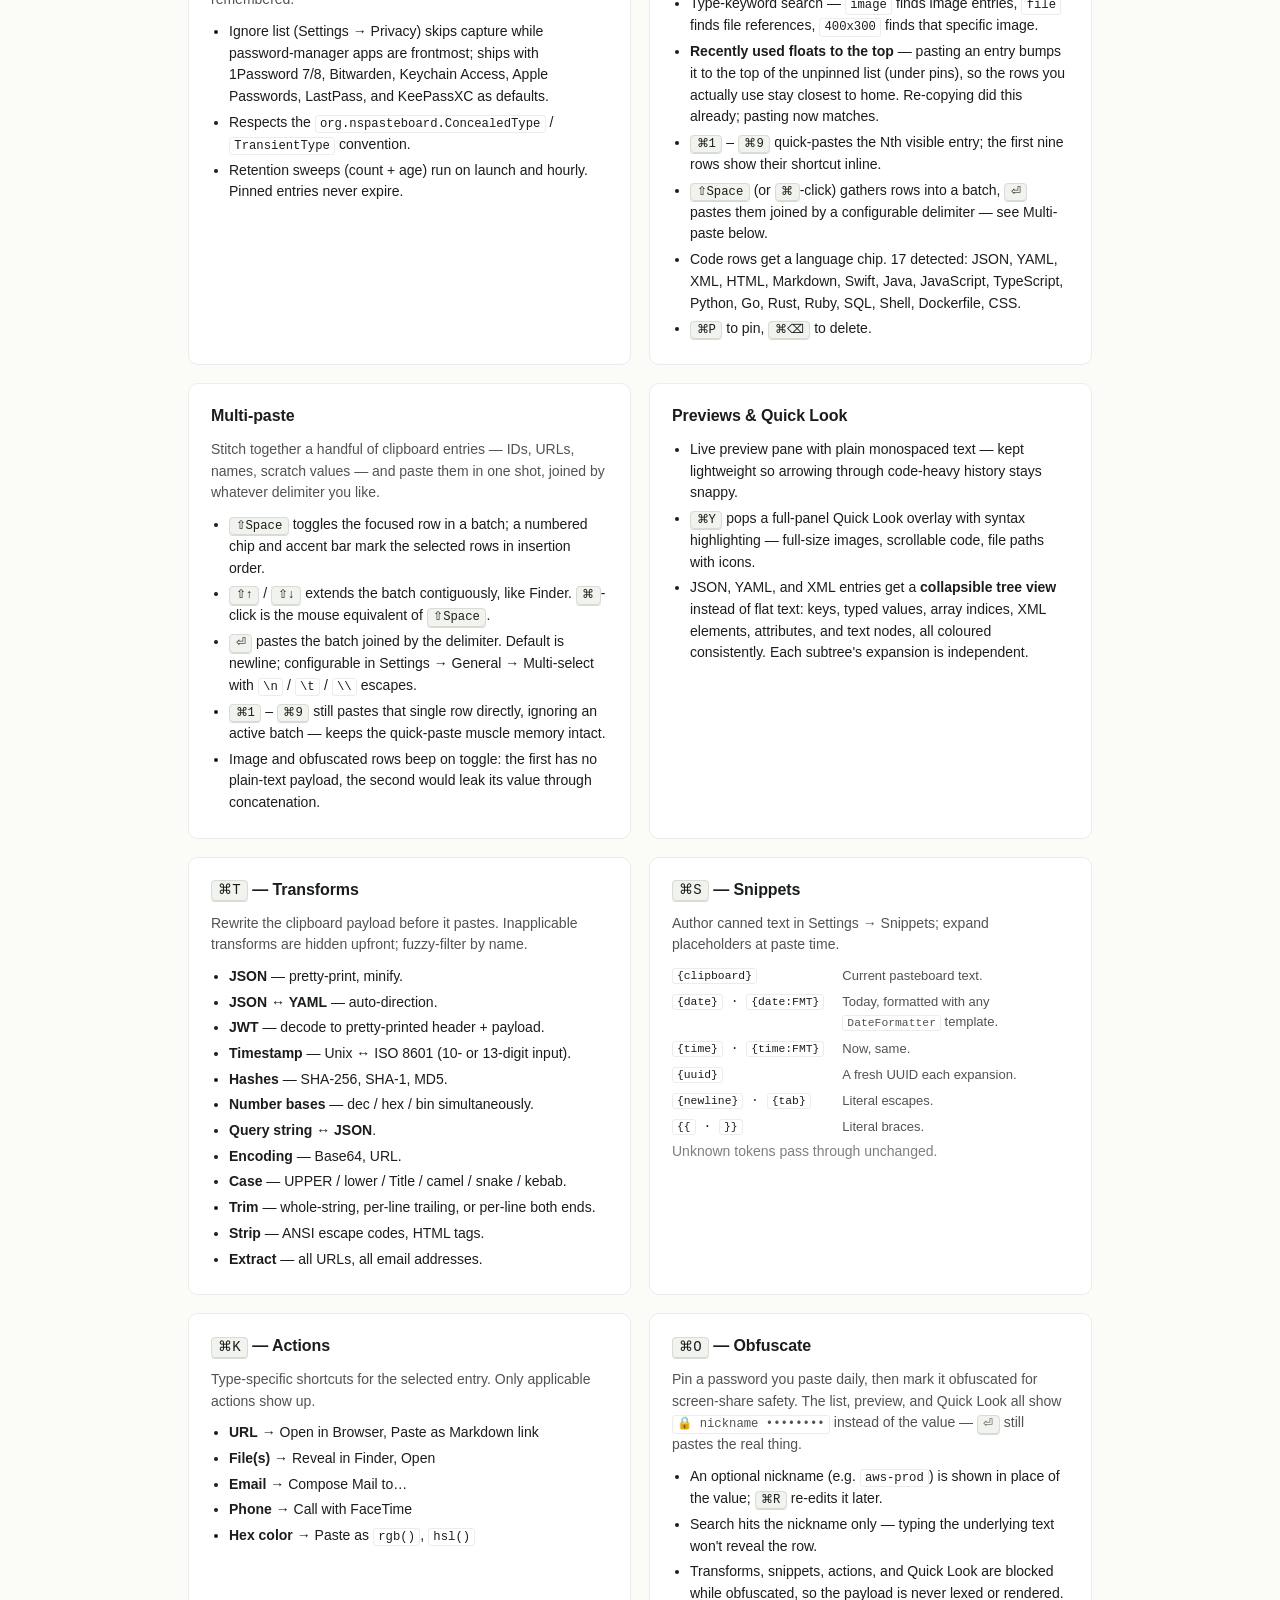
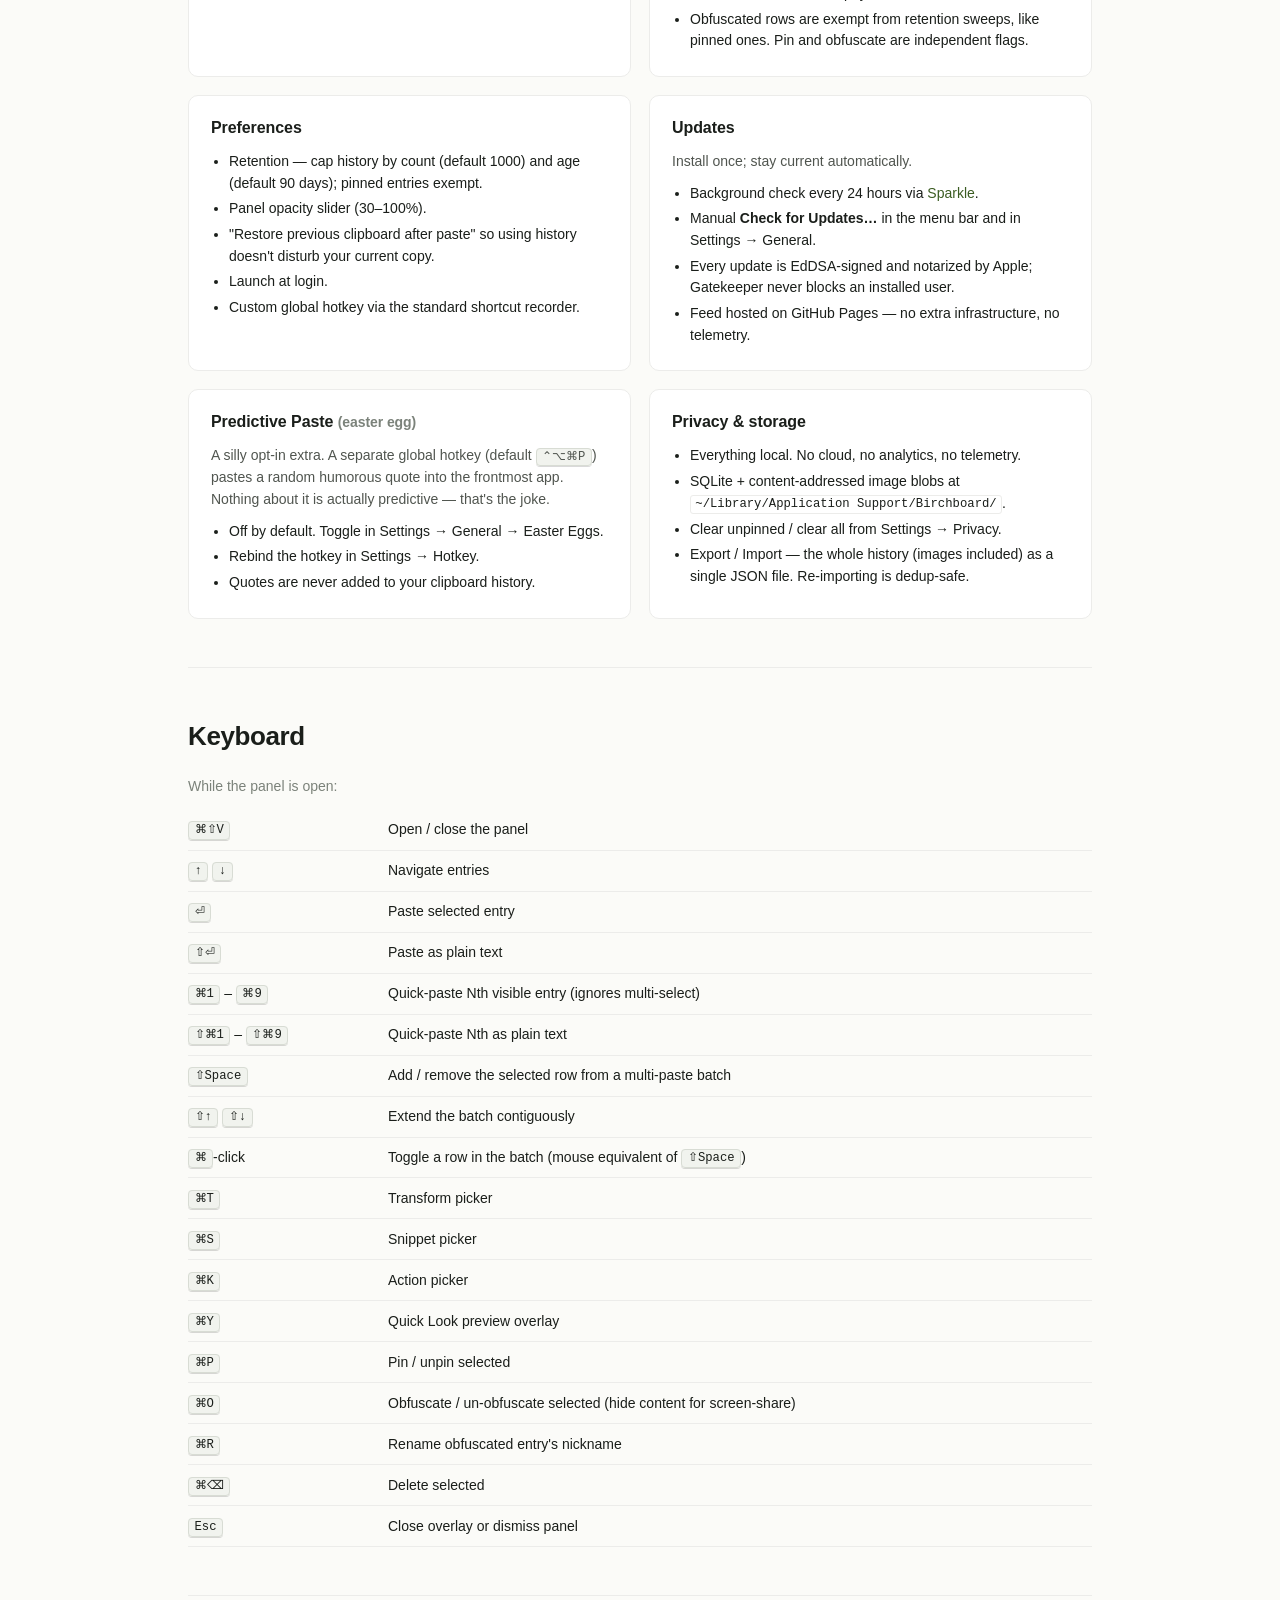
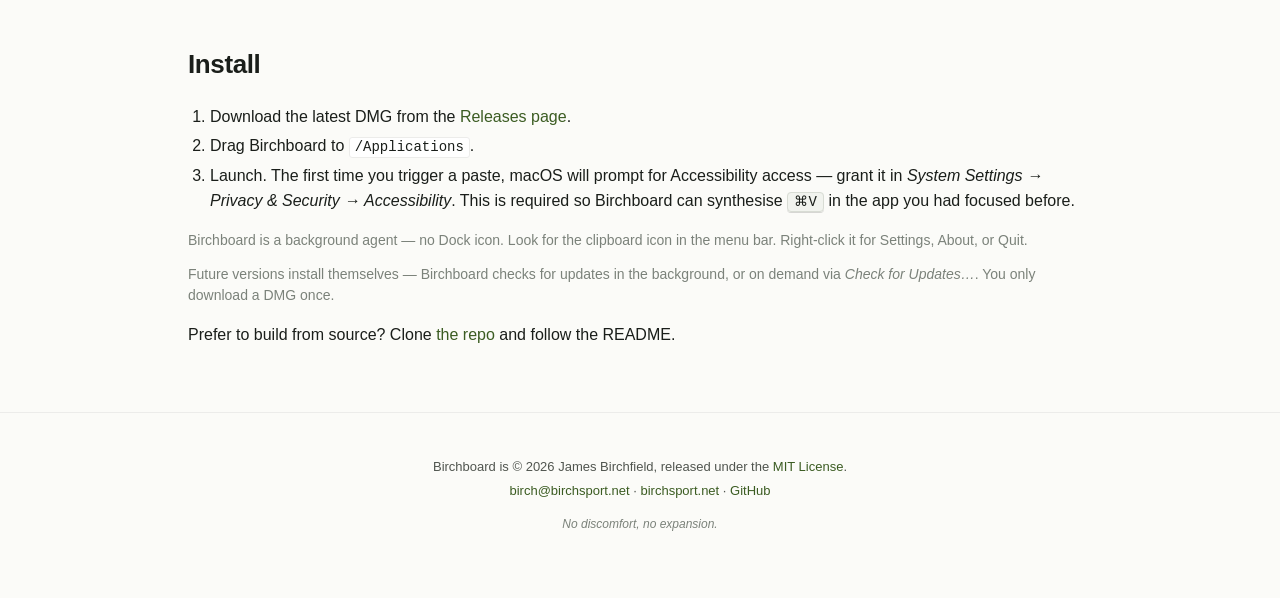
==== commit eb731414: "Document the recently-used-floats-to-top behaviour README, FEATURES, the marketing site, and CLAUDE." ====
--- a/docs/index.html
+++ b/docs/index.html
@@ -88,6 +88,7 @@
         <ul>
           <li>Fuzzy search as you type.</li>
           <li>Type-keyword search — <code>image</code> finds image entries, <code>file</code> finds file references, <code>400x300</code> finds that specific image.</li>
+          <li><strong>Recently used floats to the top</strong> — pasting an entry bumps it to the top of the unpinned list (under pins), so the rows you actually use stay closest to home. Re-copying did this already; pasting now matches.</li>
           <li><kbd>⌘1</kbd> – <kbd>⌘9</kbd> quick-pastes the Nth visible entry; the first nine rows show their shortcut inline.</li>
           <li><kbd>⇧Space</kbd> (or <kbd>⌘</kbd>-click) gathers rows into a batch, <kbd>⏎</kbd> pastes them joined by a configurable delimiter — see Multi-paste below.</li>
           <li>Code rows get a language chip. 17 detected: JSON, YAML, XML, HTML, Markdown, Swift, Java, JavaScript, TypeScript, Python, Go, Rust, Ruby, SQL, Shell, Dockerfile, CSS.</li>
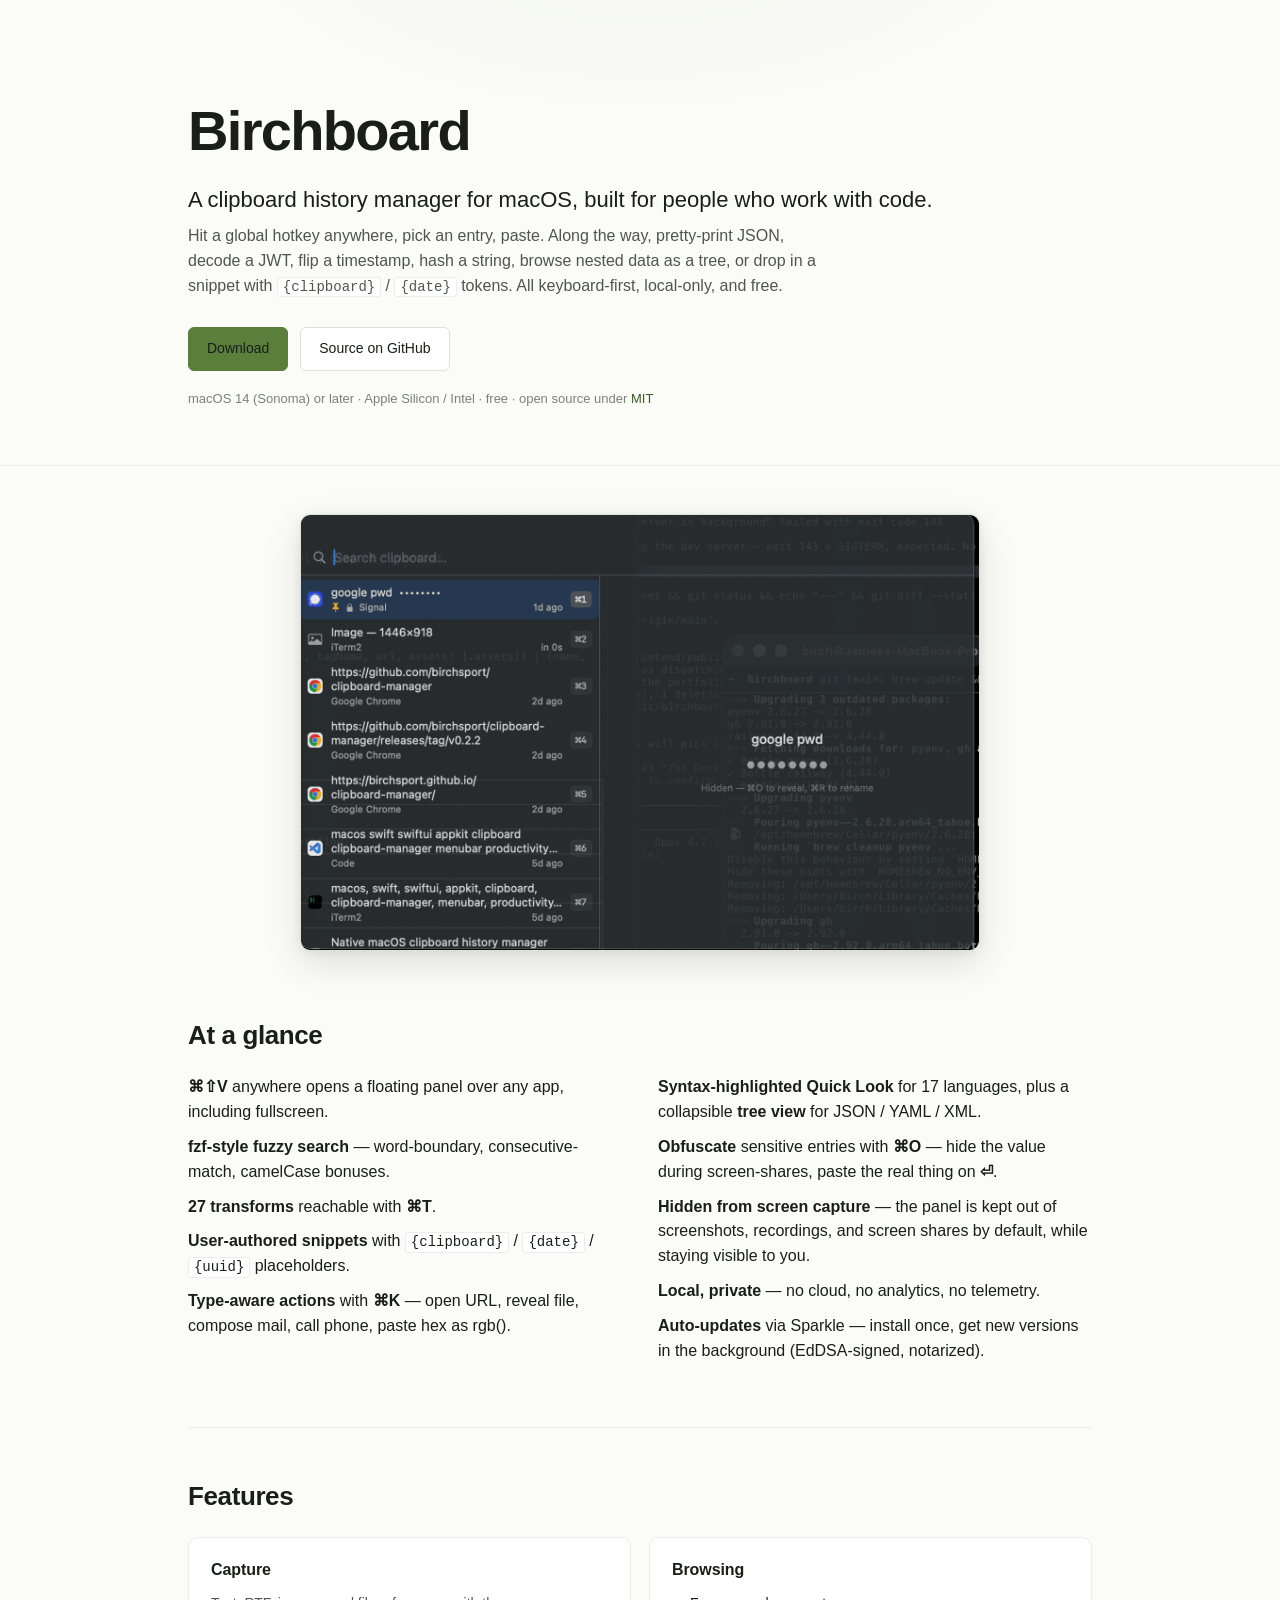
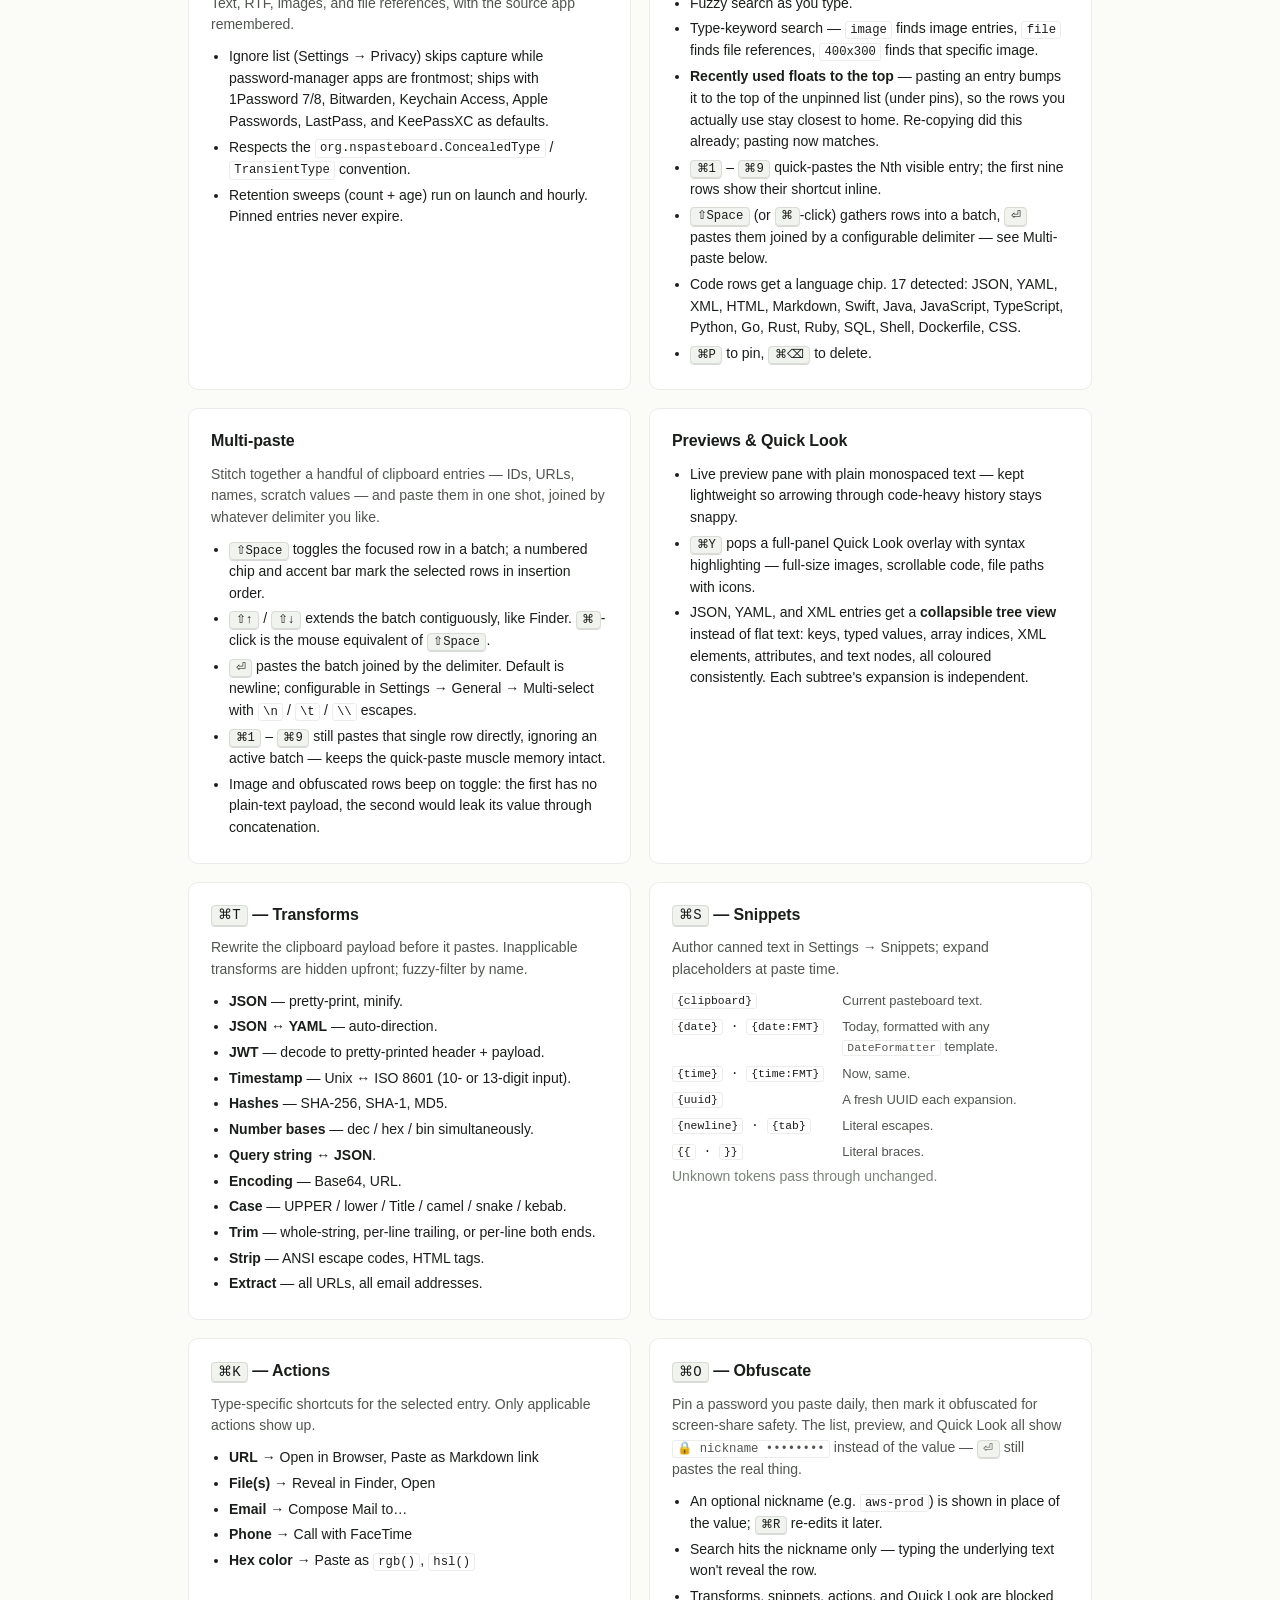
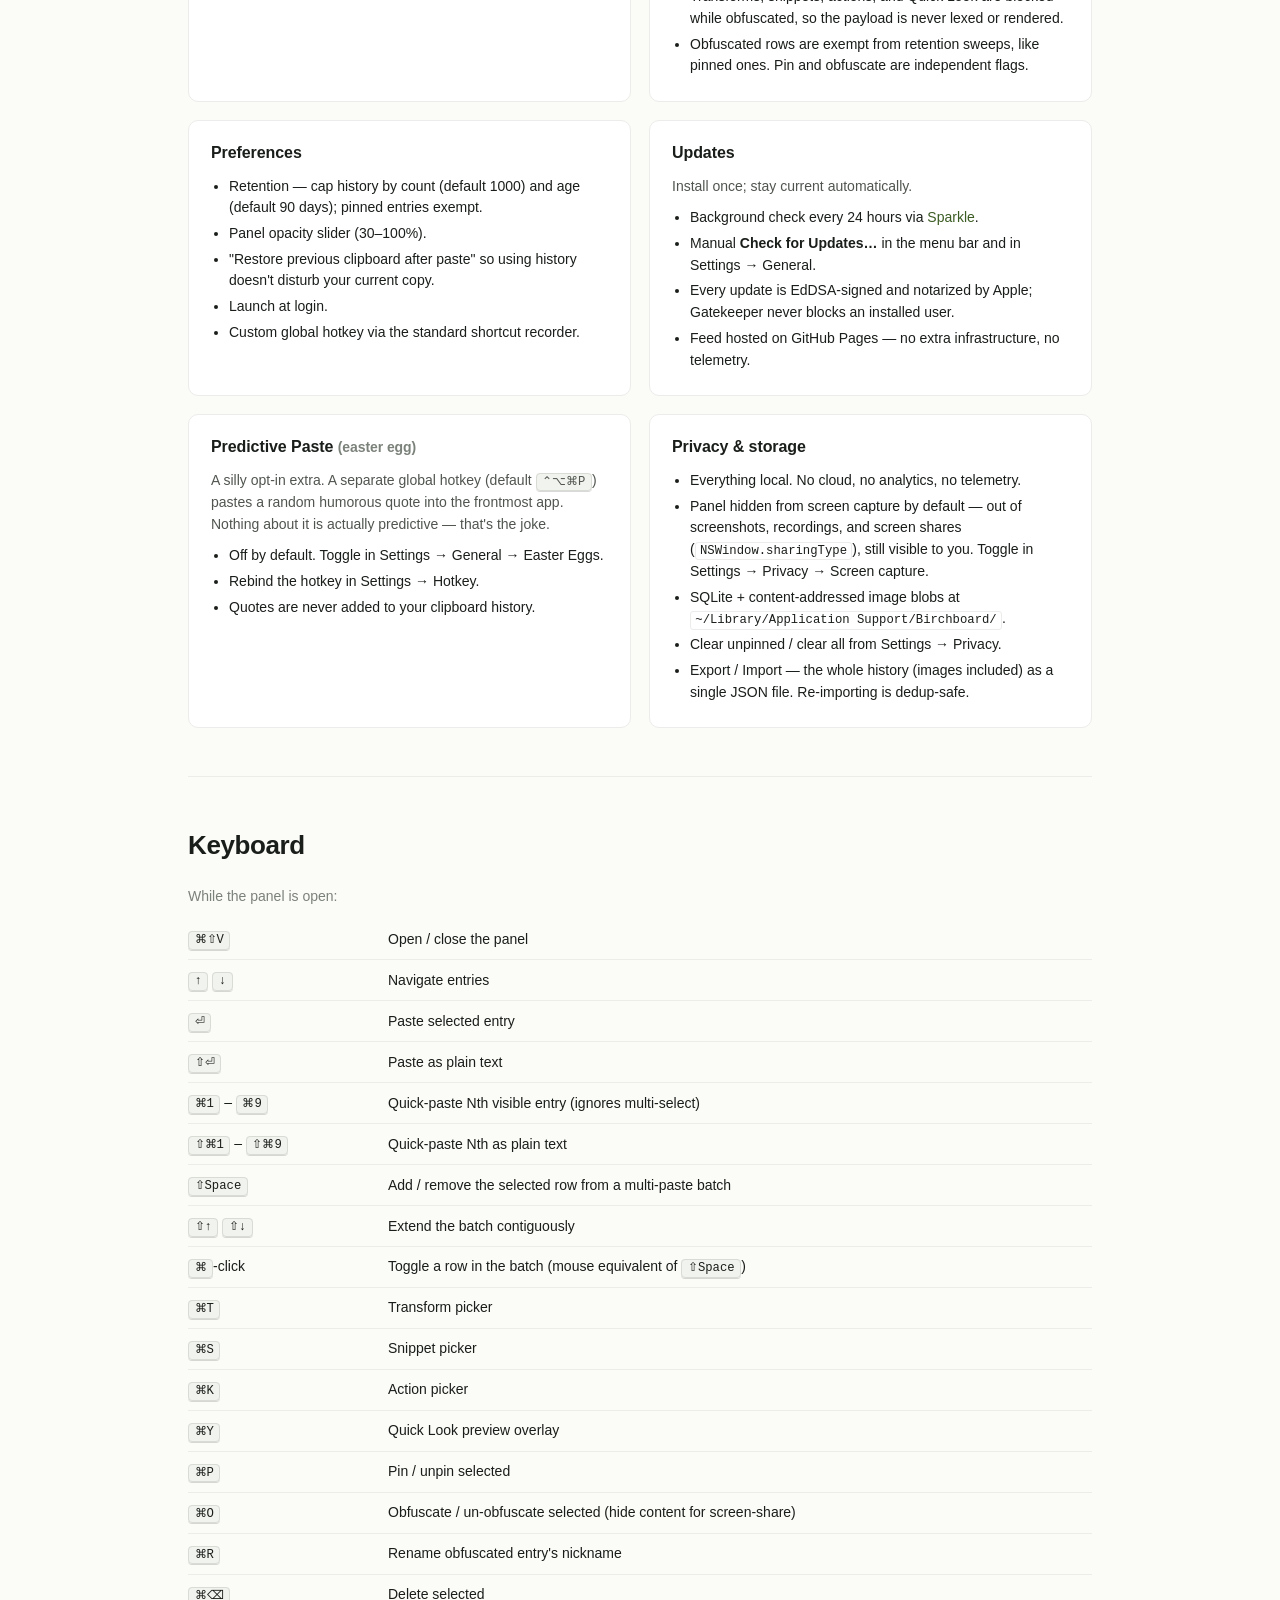
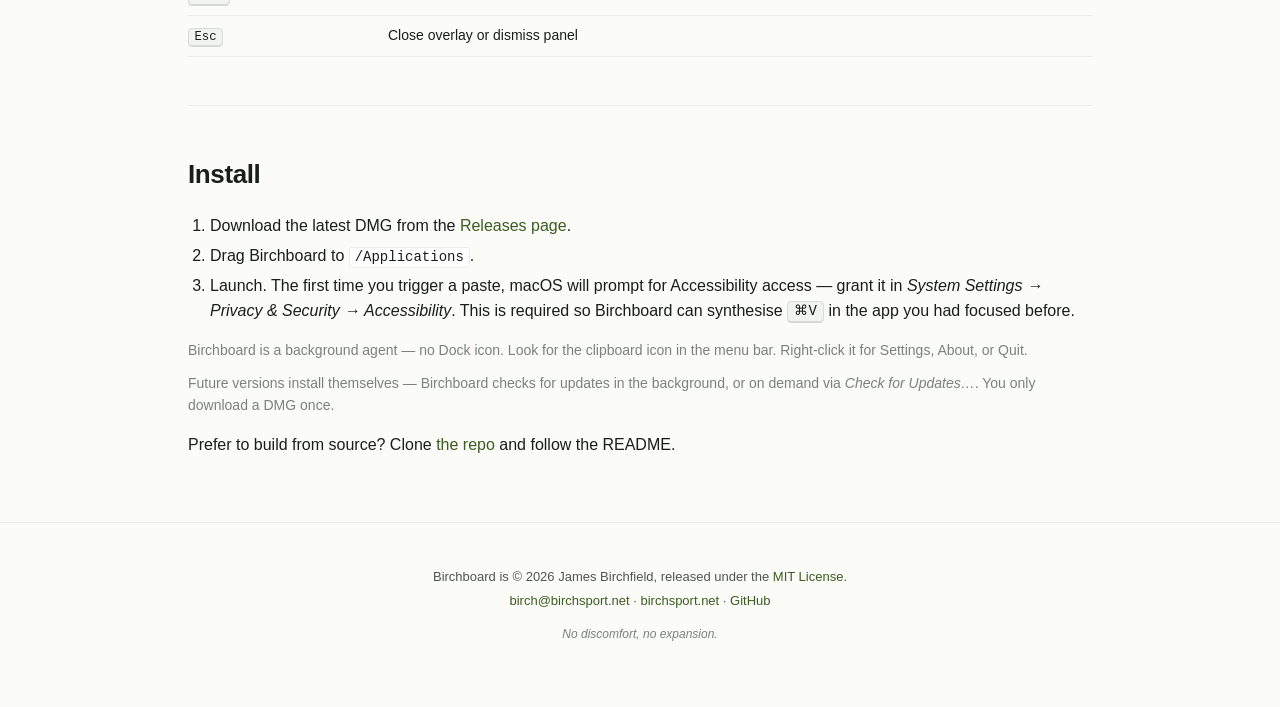
==== commit b2b01a04: "Hide the clipboard panel from screen capture The panel routinely shows passwords and tokens, yet app" ====
--- a/docs/index.html
+++ b/docs/index.html
@@ -62,6 +62,7 @@
       <li><strong>Type-aware actions</strong> with <strong>⌘K</strong> — open URL, reveal file, compose mail, call phone, paste hex as rgb().</li>
       <li><strong>Syntax-highlighted Quick Look</strong> for 17 languages, plus a collapsible <strong>tree view</strong> for JSON / YAML / XML.</li>
       <li><strong>Obfuscate</strong> sensitive entries with <strong>⌘O</strong> — hide the value during screen-shares, paste the real thing on <strong>⏎</strong>.</li>
+      <li><strong>Hidden from screen capture</strong> — the panel is kept out of screenshots, recordings, and screen shares by default, while staying visible to you.</li>
       <li><strong>Local, private</strong> — no cloud, no analytics, no telemetry.</li>
       <li><strong>Auto-updates</strong> via Sparkle — install once, get new versions in the background (EdDSA-signed, notarized).</li>
     </ul>
@@ -209,6 +210,7 @@
         <h3>Privacy &amp; storage</h3>
         <ul>
           <li>Everything local. No cloud, no analytics, no telemetry.</li>
+          <li>Panel hidden from screen capture by default — out of screenshots, recordings, and screen shares (<code>NSWindow.sharingType</code>), still visible to you. Toggle in Settings → Privacy → Screen capture.</li>
           <li>SQLite + content-addressed image blobs at <code>~/Library/Application Support/Birchboard/</code>.</li>
           <li>Clear unpinned / clear all from Settings → Privacy.</li>
           <li>Export / Import — the whole history (images included) as a single JSON file. Re-importing is dedup-safe.</li>
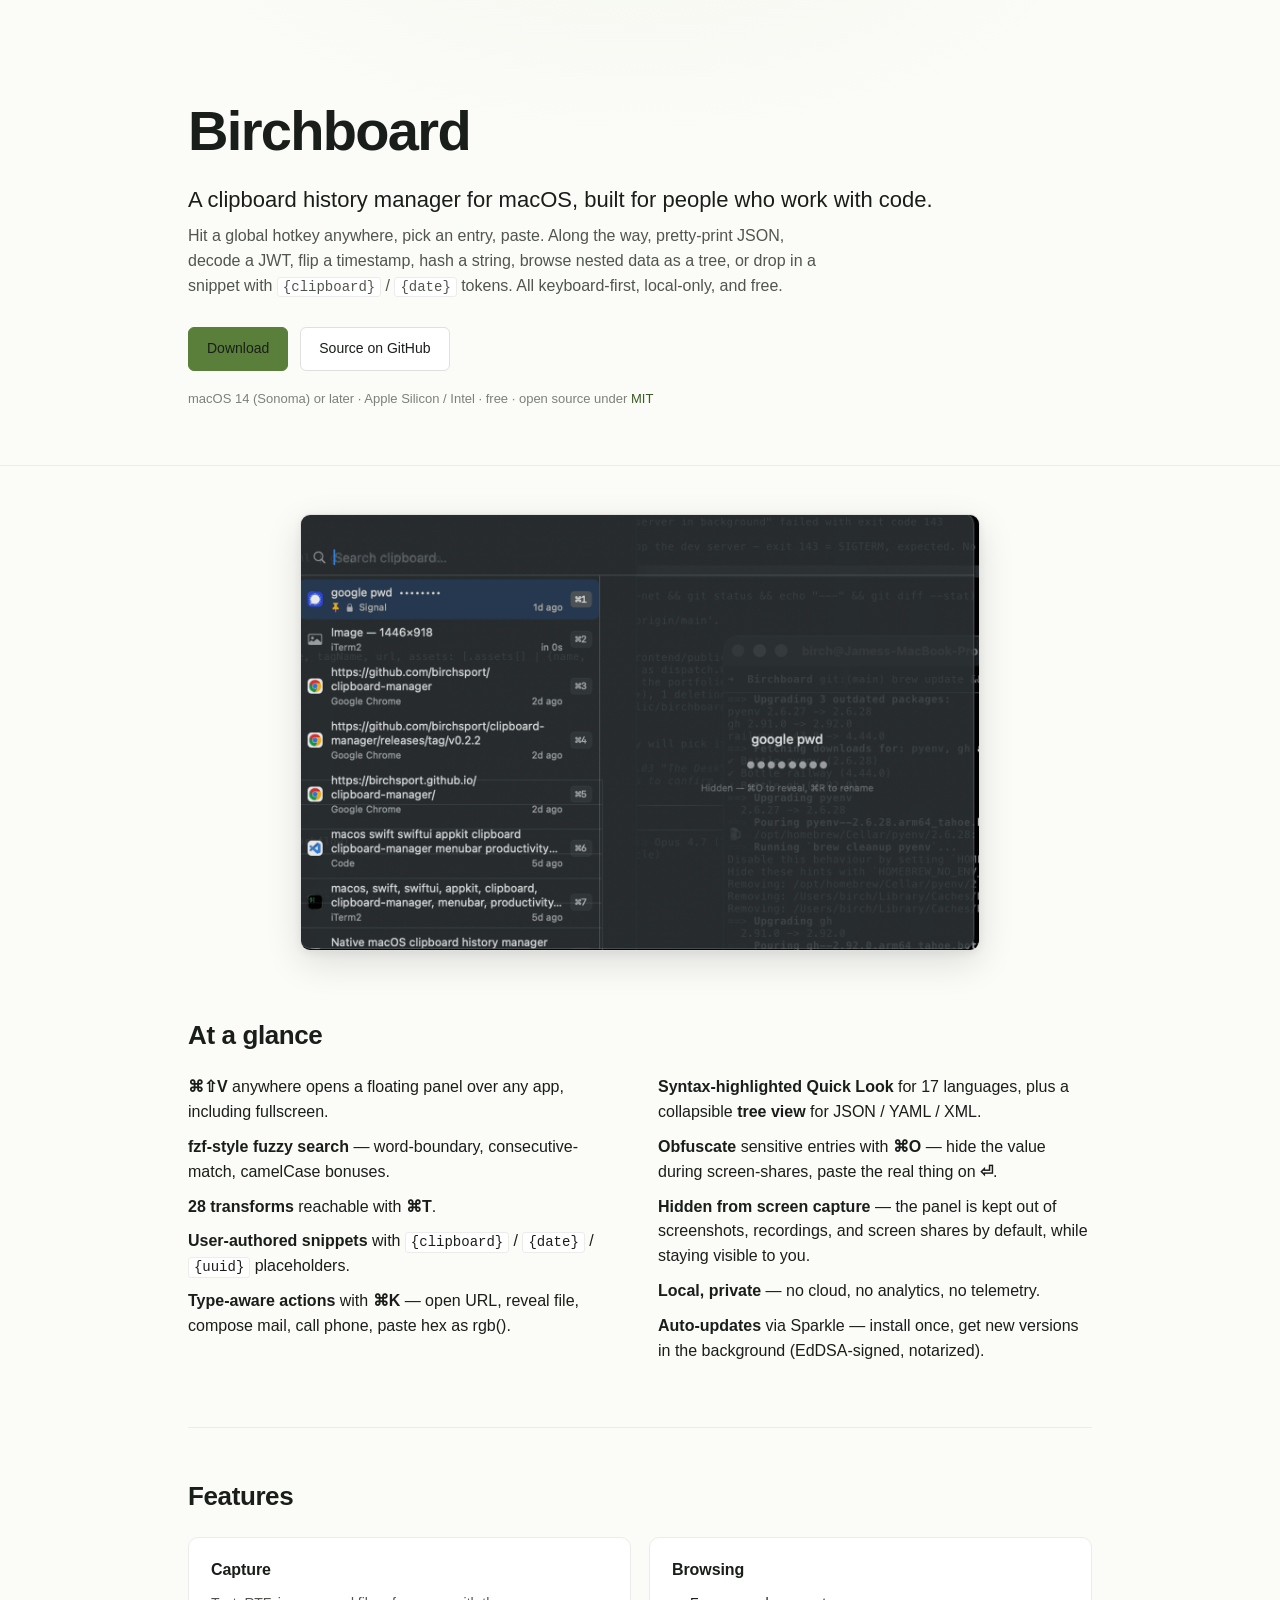
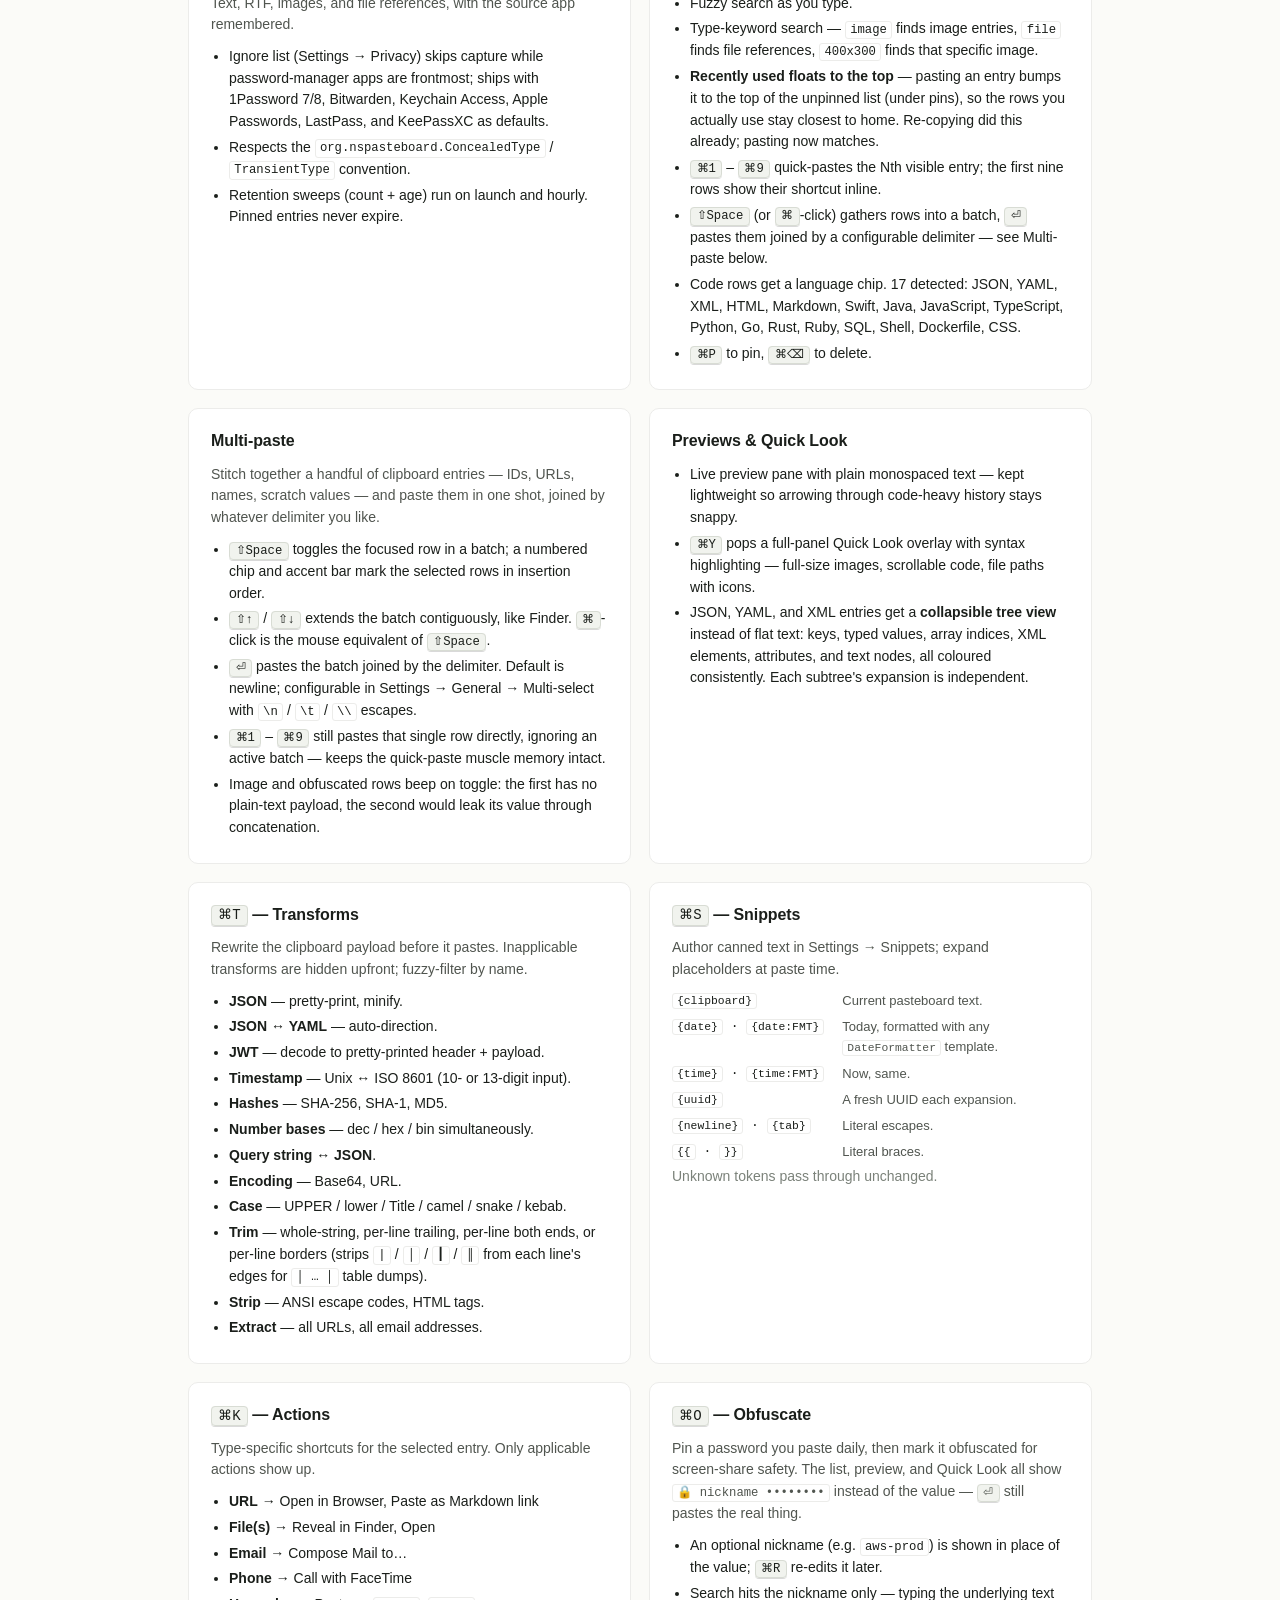
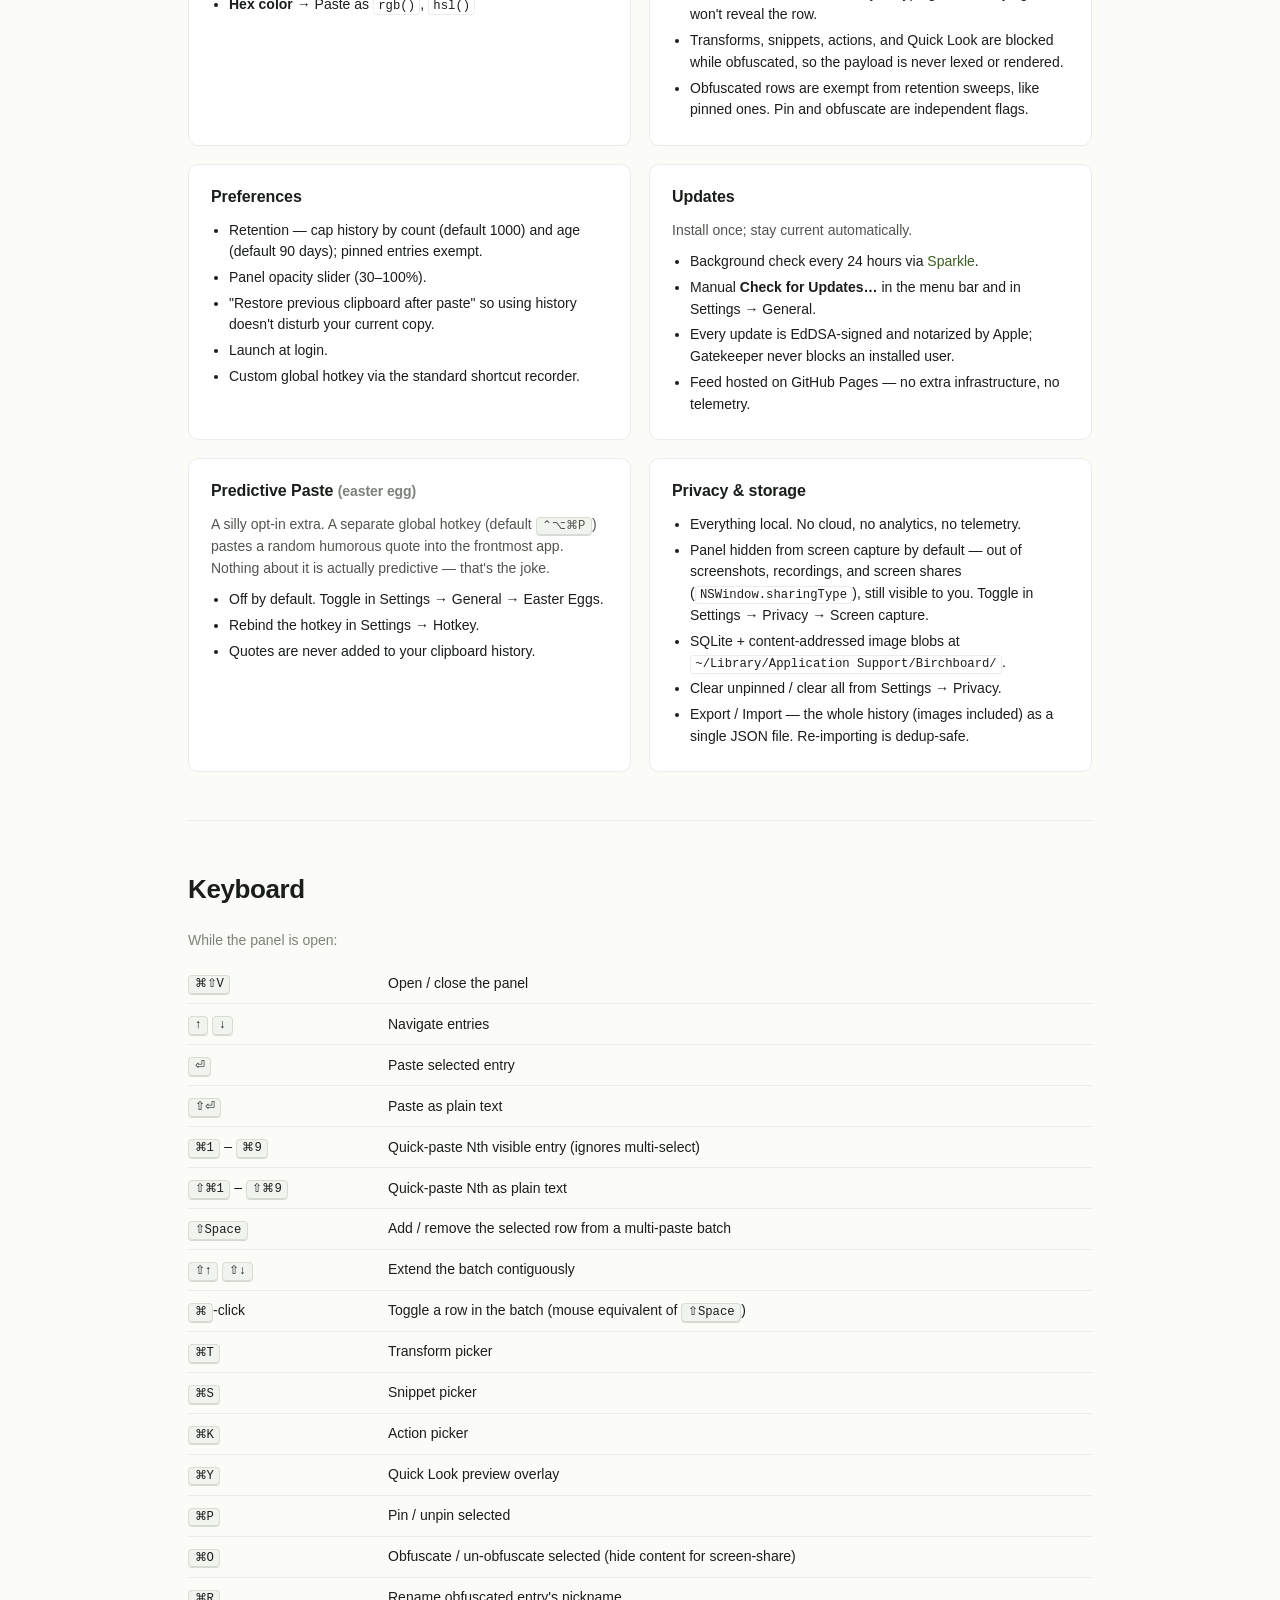
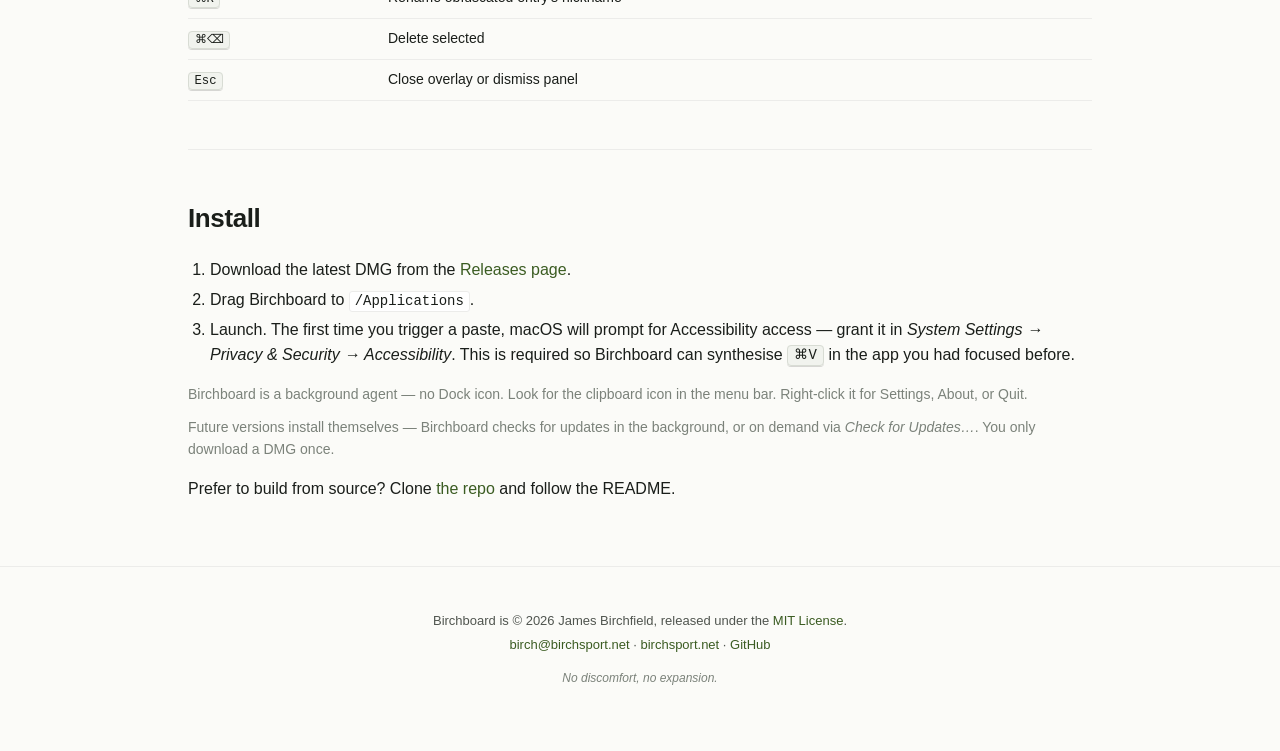
==== commit 6a6a993b: "Add a "Trim borders per line" transform For pasted k8s / Airflow / tmux log tables where every row i" ====
--- a/docs/index.html
+++ b/docs/index.html
@@ -6,7 +6,7 @@
   <title>Birchboard — a macOS clipboard manager for people who code</title>
   <meta
     name="description"
-    content="Birchboard is a native macOS clipboard history manager. Fuzzy search, 27 transforms (JSON / YAML / JWT / hashes / timestamps / …), user-authored snippets with placeholders, type-aware actions, syntax-highlighted previews, and a tree view for structured data. Free and open source under MIT."
+    content="Birchboard is a native macOS clipboard history manager. Fuzzy search, 28 transforms (JSON / YAML / JWT / hashes / timestamps / …), user-authored snippets with placeholders, type-aware actions, syntax-highlighted previews, and a tree view for structured data. Free and open source under MIT."
   />
   <meta property="og:title" content="Birchboard" />
   <meta
@@ -57,7 +57,7 @@
     <ul class="highlights">
       <li><strong>⌘⇧V</strong> anywhere opens a floating panel over any app, including fullscreen.</li>
       <li><strong>fzf-style fuzzy search</strong> — word-boundary, consecutive-match, camelCase bonuses.</li>
-      <li><strong>27 transforms</strong> reachable with <strong>⌘T</strong>.</li>
+      <li><strong>28 transforms</strong> reachable with <strong>⌘T</strong>.</li>
       <li><strong>User-authored snippets</strong> with <code>{clipboard}</code> / <code>{date}</code> / <code>{uuid}</code> placeholders.</li>
       <li><strong>Type-aware actions</strong> with <strong>⌘K</strong> — open URL, reveal file, compose mail, call phone, paste hex as rgb().</li>
       <li><strong>Syntax-highlighted Quick Look</strong> for 17 languages, plus a collapsible <strong>tree view</strong> for JSON / YAML / XML.</li>
@@ -131,7 +131,7 @@
           <li><strong>Query string ↔ JSON</strong>.</li>
           <li><strong>Encoding</strong> &mdash; Base64, URL.</li>
           <li><strong>Case</strong> &mdash; UPPER / lower / Title / camel / snake / kebab.</li>
-          <li><strong>Trim</strong> &mdash; whole-string, per-line trailing, or per-line both ends.</li>
+          <li><strong>Trim</strong> &mdash; whole-string, per-line trailing, per-line both ends, or per-line borders (strips <code>|</code> / <code>│</code> / <code>┃</code> / <code>║</code> from each line's edges for <code>│&nbsp;…&nbsp;│</code> table dumps).</li>
           <li><strong>Strip</strong> &mdash; ANSI escape codes, HTML tags.</li>
           <li><strong>Extract</strong> &mdash; all URLs, all email addresses.</li>
         </ul>
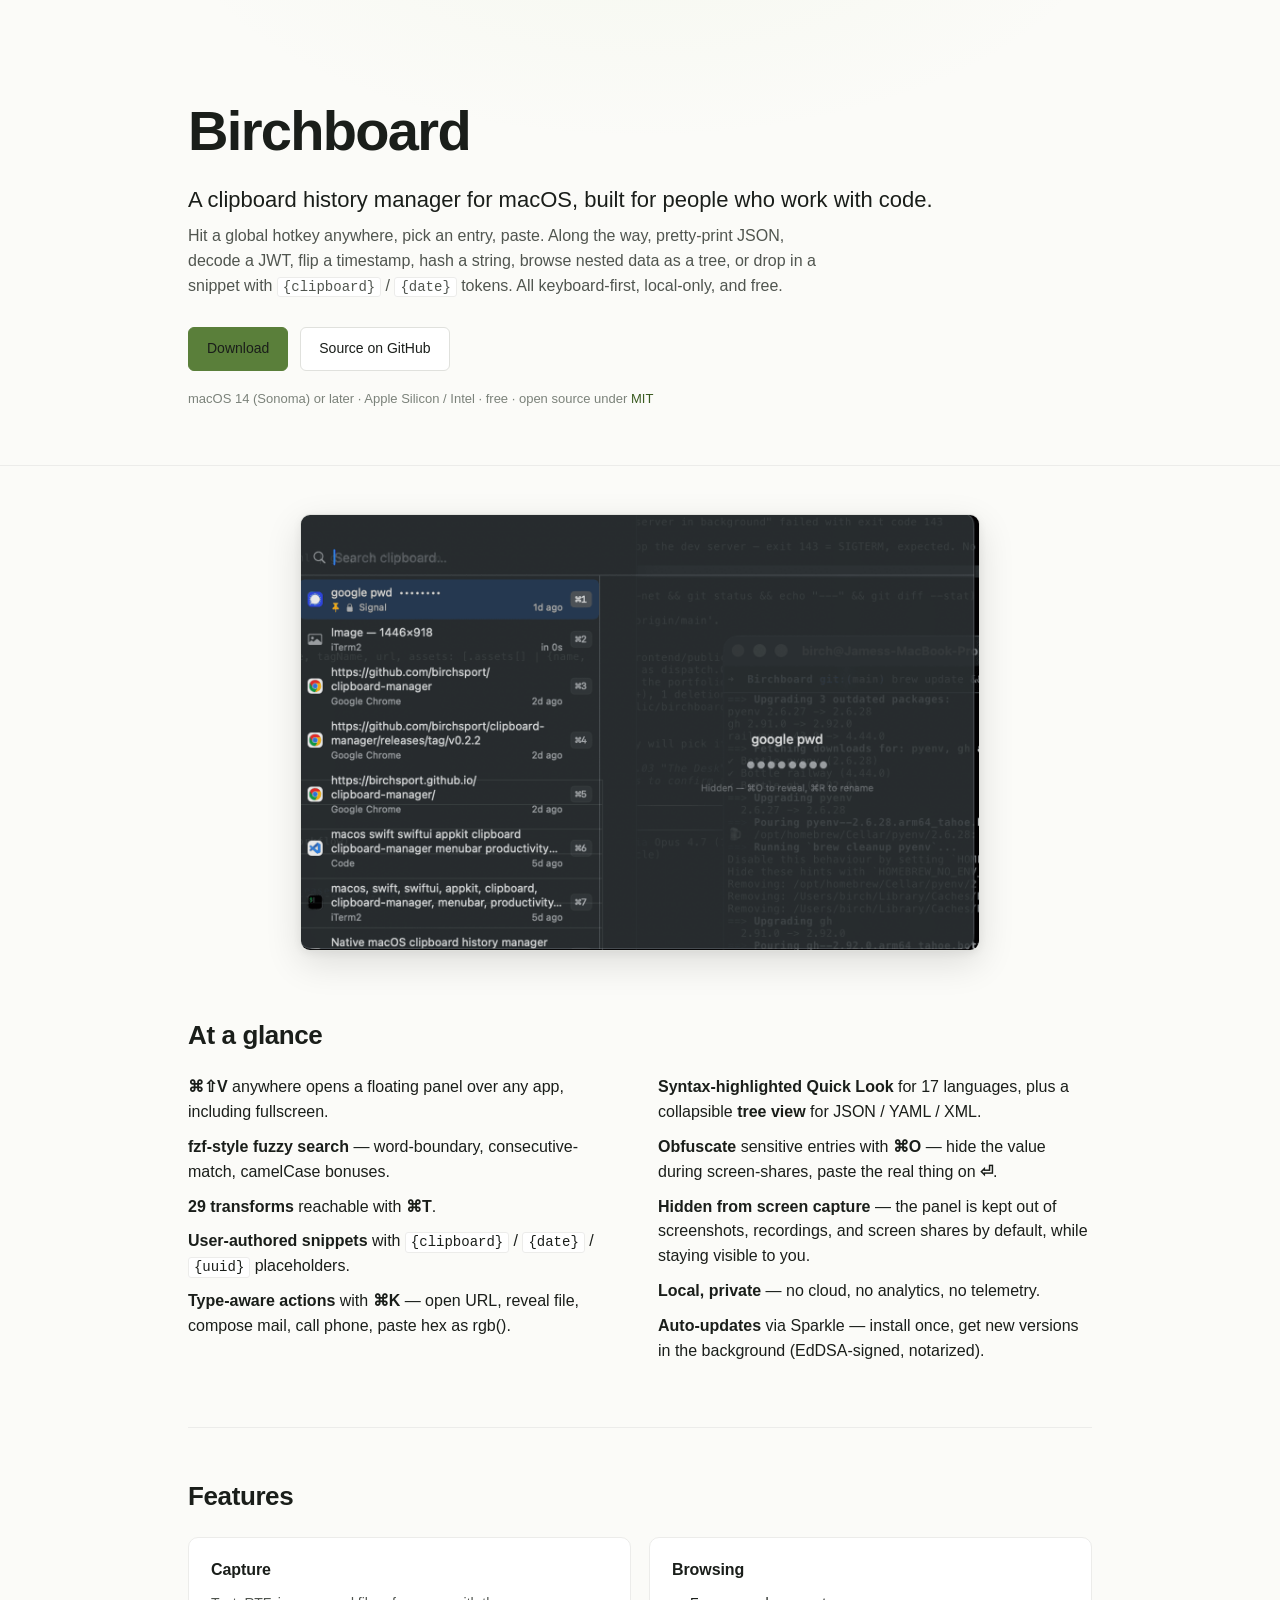
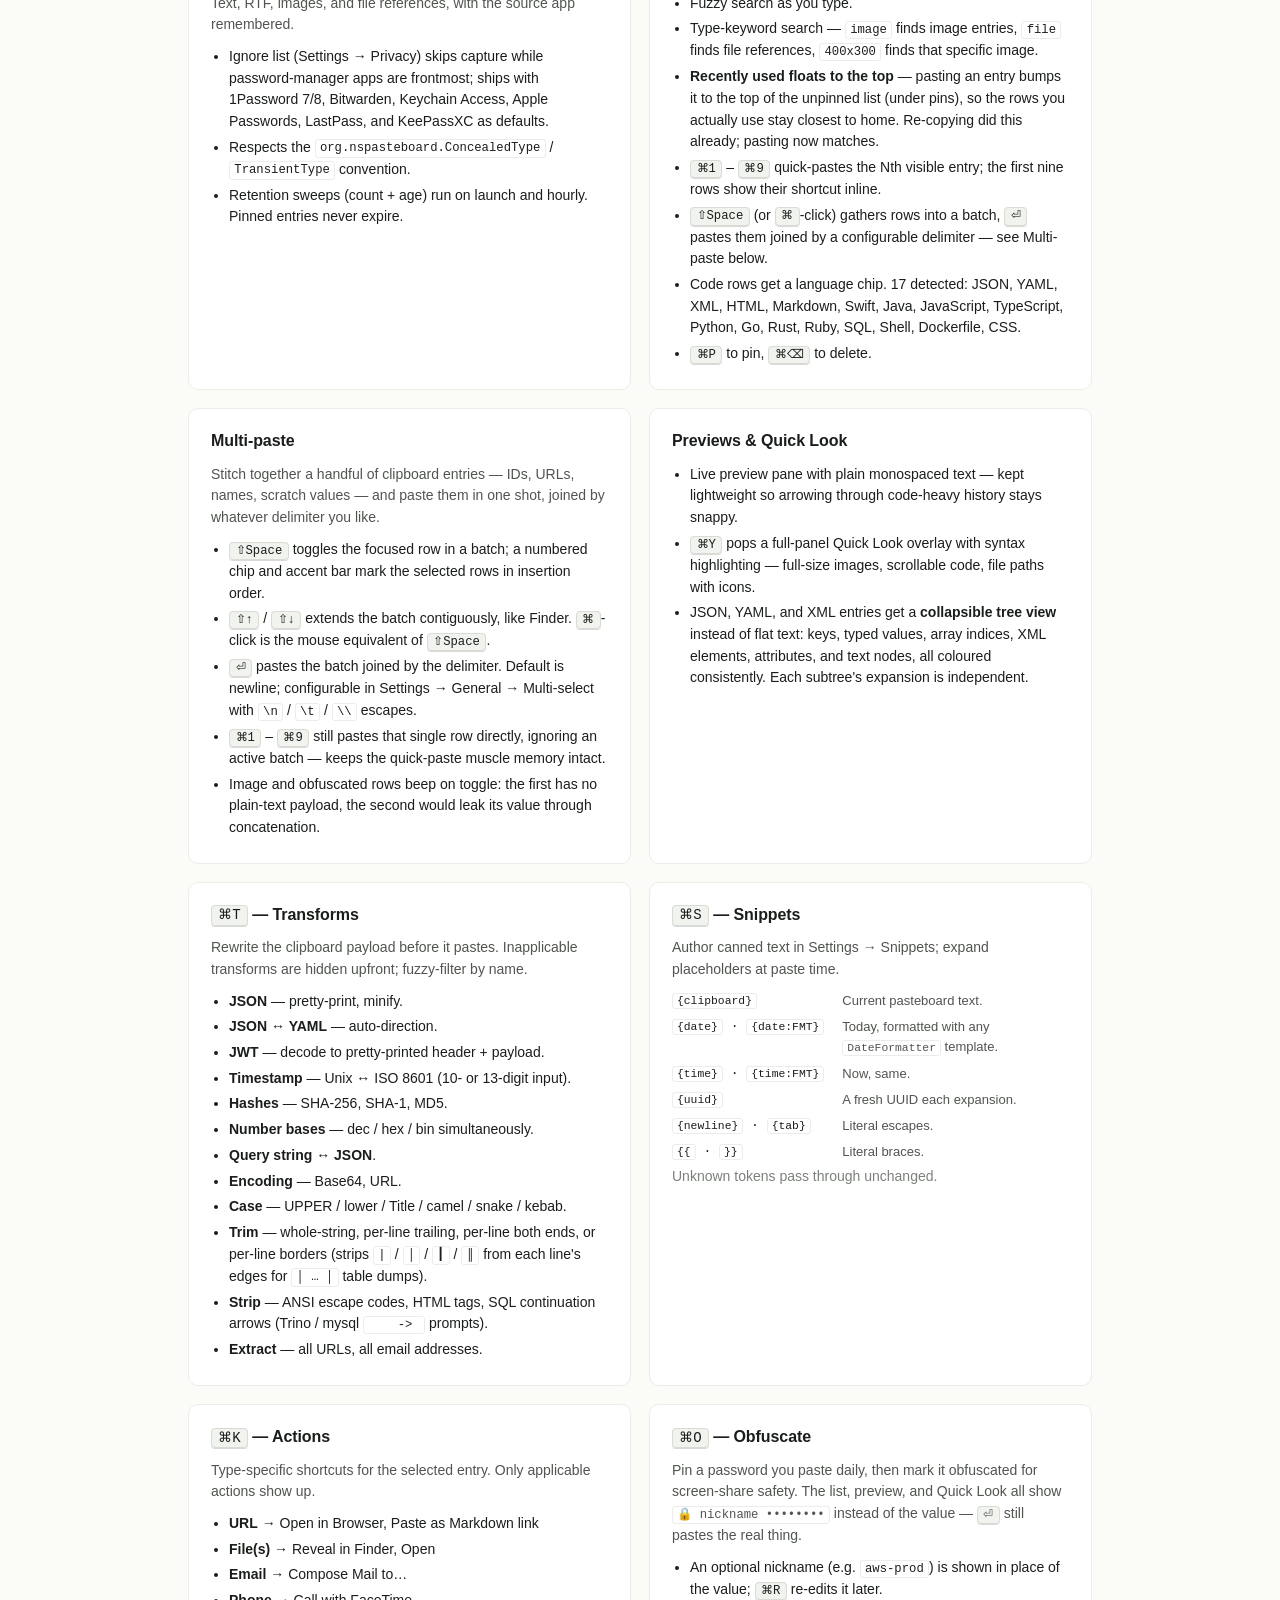
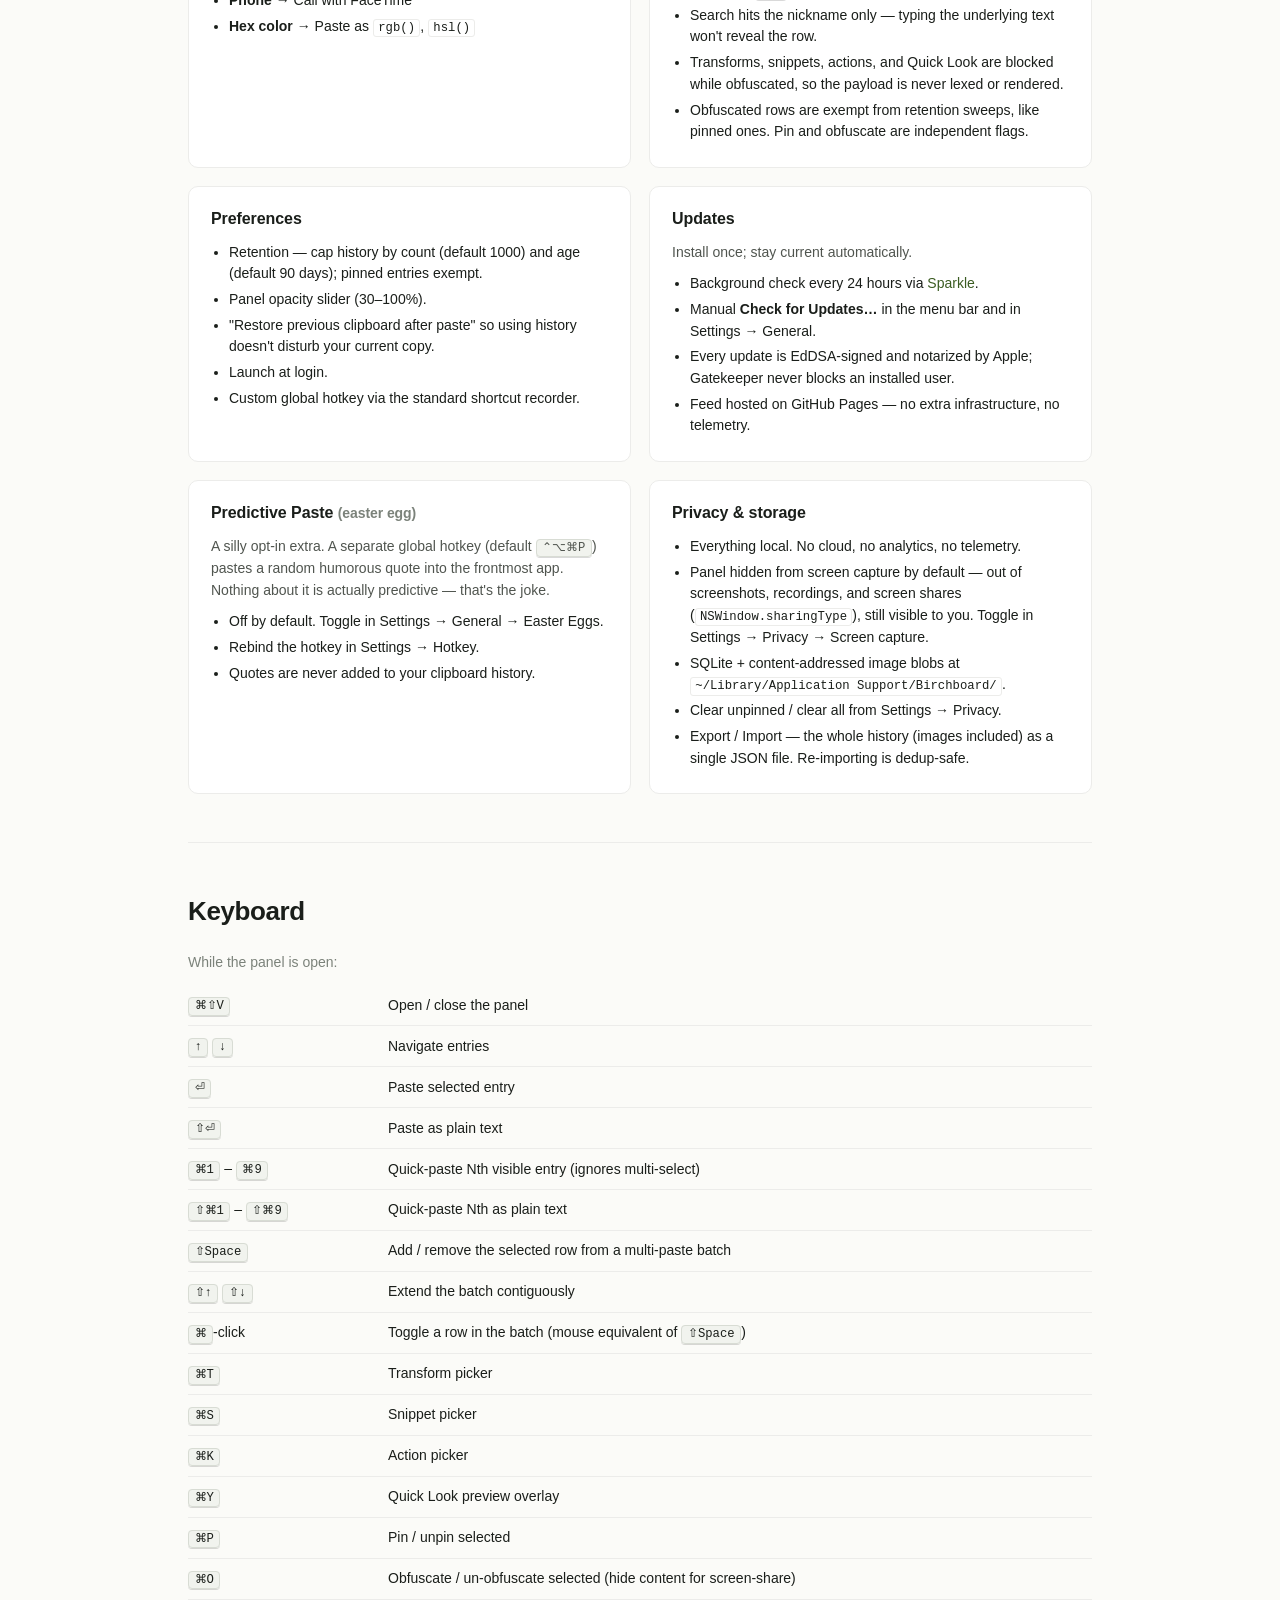
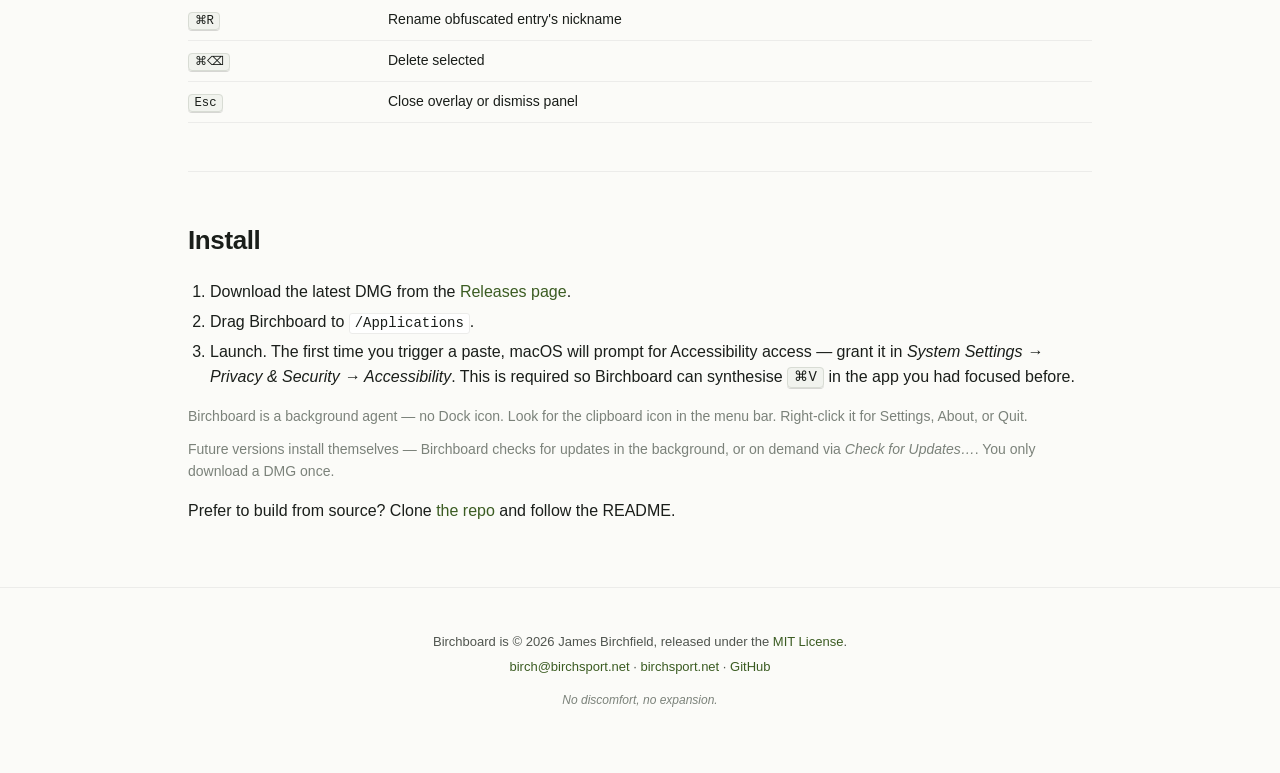
==== commit 3bcb7935: "Add a "Strip SQL continuation arrows" transform For SQL pasted out of the Trino / mysql / Presto / H" ====
--- a/docs/index.html
+++ b/docs/index.html
@@ -6,7 +6,7 @@
   <title>Birchboard — a macOS clipboard manager for people who code</title>
   <meta
     name="description"
-    content="Birchboard is a native macOS clipboard history manager. Fuzzy search, 28 transforms (JSON / YAML / JWT / hashes / timestamps / …), user-authored snippets with placeholders, type-aware actions, syntax-highlighted previews, and a tree view for structured data. Free and open source under MIT."
+    content="Birchboard is a native macOS clipboard history manager. Fuzzy search, 29 transforms (JSON / YAML / JWT / hashes / timestamps / …), user-authored snippets with placeholders, type-aware actions, syntax-highlighted previews, and a tree view for structured data. Free and open source under MIT."
   />
   <meta property="og:title" content="Birchboard" />
   <meta
@@ -57,7 +57,7 @@
     <ul class="highlights">
       <li><strong>⌘⇧V</strong> anywhere opens a floating panel over any app, including fullscreen.</li>
       <li><strong>fzf-style fuzzy search</strong> — word-boundary, consecutive-match, camelCase bonuses.</li>
-      <li><strong>28 transforms</strong> reachable with <strong>⌘T</strong>.</li>
+      <li><strong>29 transforms</strong> reachable with <strong>⌘T</strong>.</li>
       <li><strong>User-authored snippets</strong> with <code>{clipboard}</code> / <code>{date}</code> / <code>{uuid}</code> placeholders.</li>
       <li><strong>Type-aware actions</strong> with <strong>⌘K</strong> — open URL, reveal file, compose mail, call phone, paste hex as rgb().</li>
       <li><strong>Syntax-highlighted Quick Look</strong> for 17 languages, plus a collapsible <strong>tree view</strong> for JSON / YAML / XML.</li>
@@ -132,7 +132,7 @@
           <li><strong>Encoding</strong> &mdash; Base64, URL.</li>
           <li><strong>Case</strong> &mdash; UPPER / lower / Title / camel / snake / kebab.</li>
           <li><strong>Trim</strong> &mdash; whole-string, per-line trailing, per-line both ends, or per-line borders (strips <code>|</code> / <code>│</code> / <code>┃</code> / <code>║</code> from each line's edges for <code>│&nbsp;…&nbsp;│</code> table dumps).</li>
-          <li><strong>Strip</strong> &mdash; ANSI escape codes, HTML tags.</li>
+          <li><strong>Strip</strong> &mdash; ANSI escape codes, HTML tags, SQL continuation arrows (Trino / mysql <code>&nbsp;&nbsp;&nbsp;&nbsp;-&gt;&nbsp;</code> prompts).</li>
           <li><strong>Extract</strong> &mdash; all URLs, all email addresses.</li>
         </ul>
       </article>
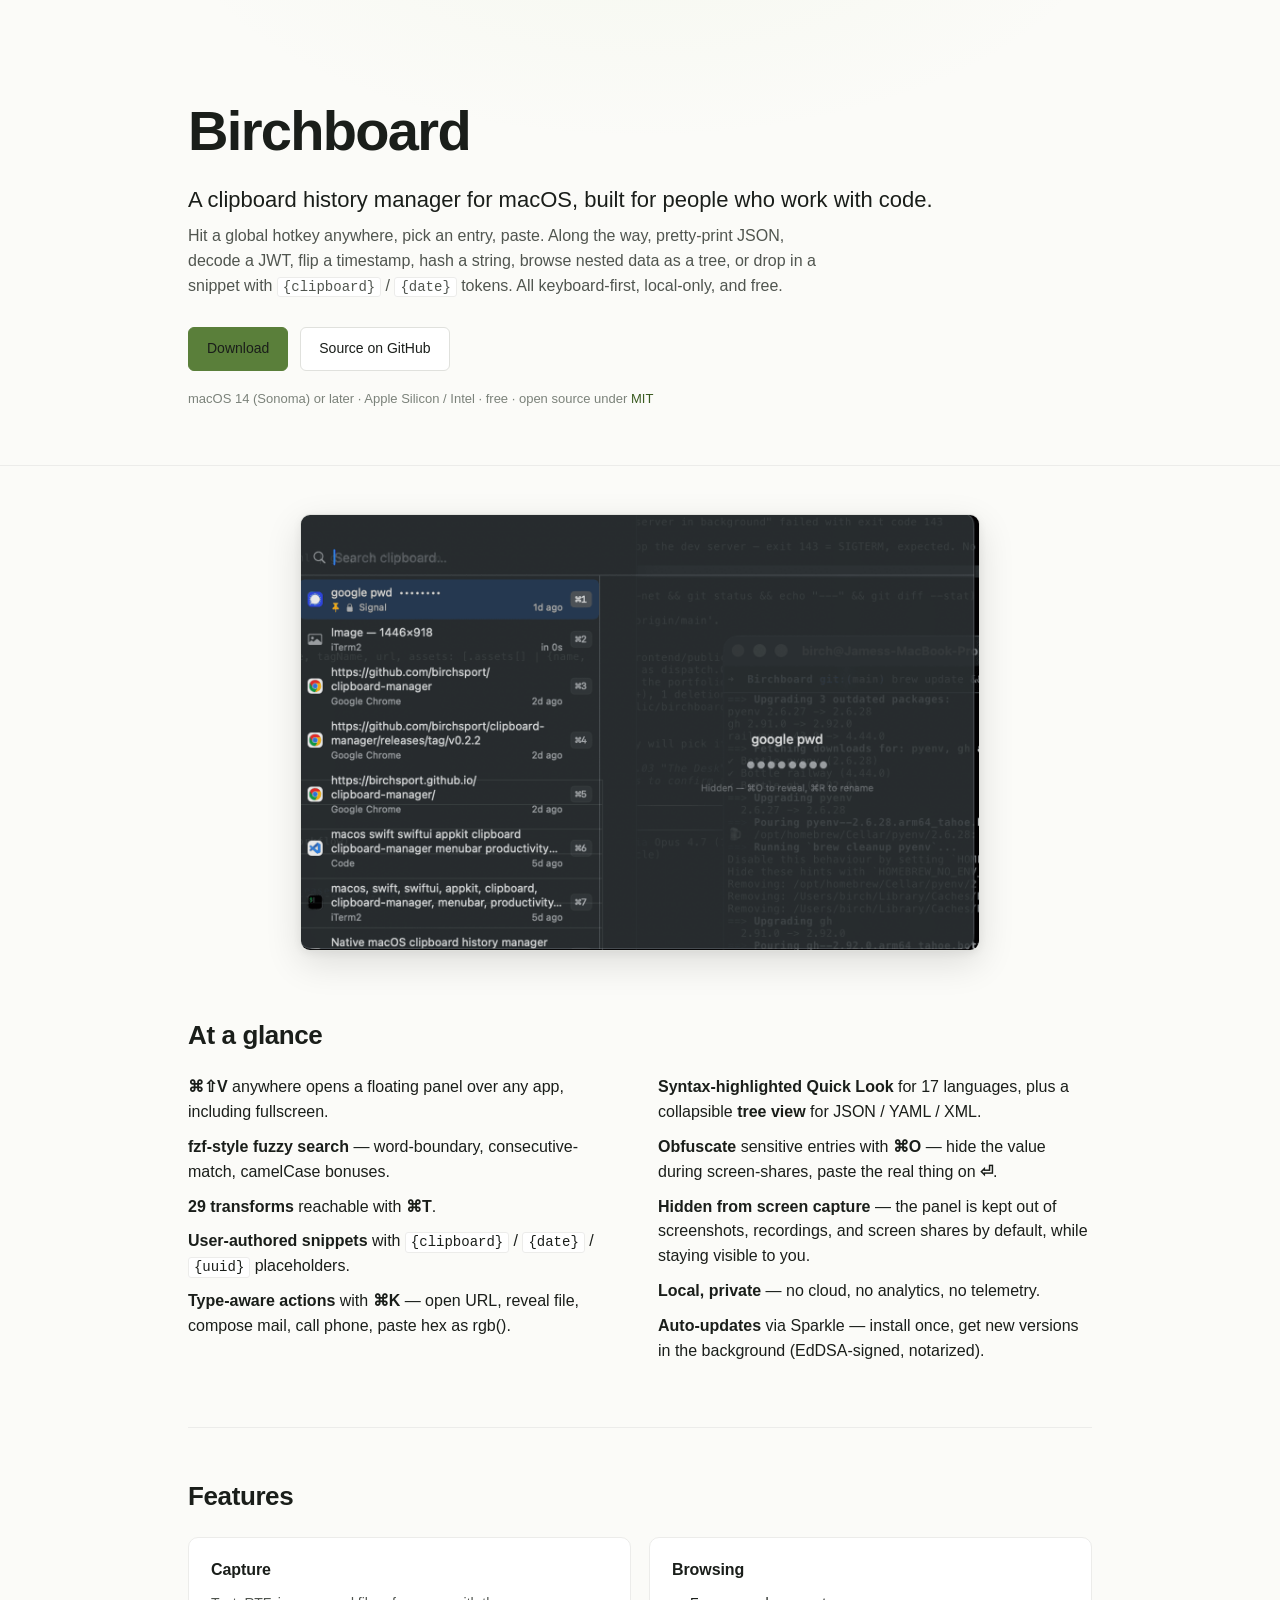
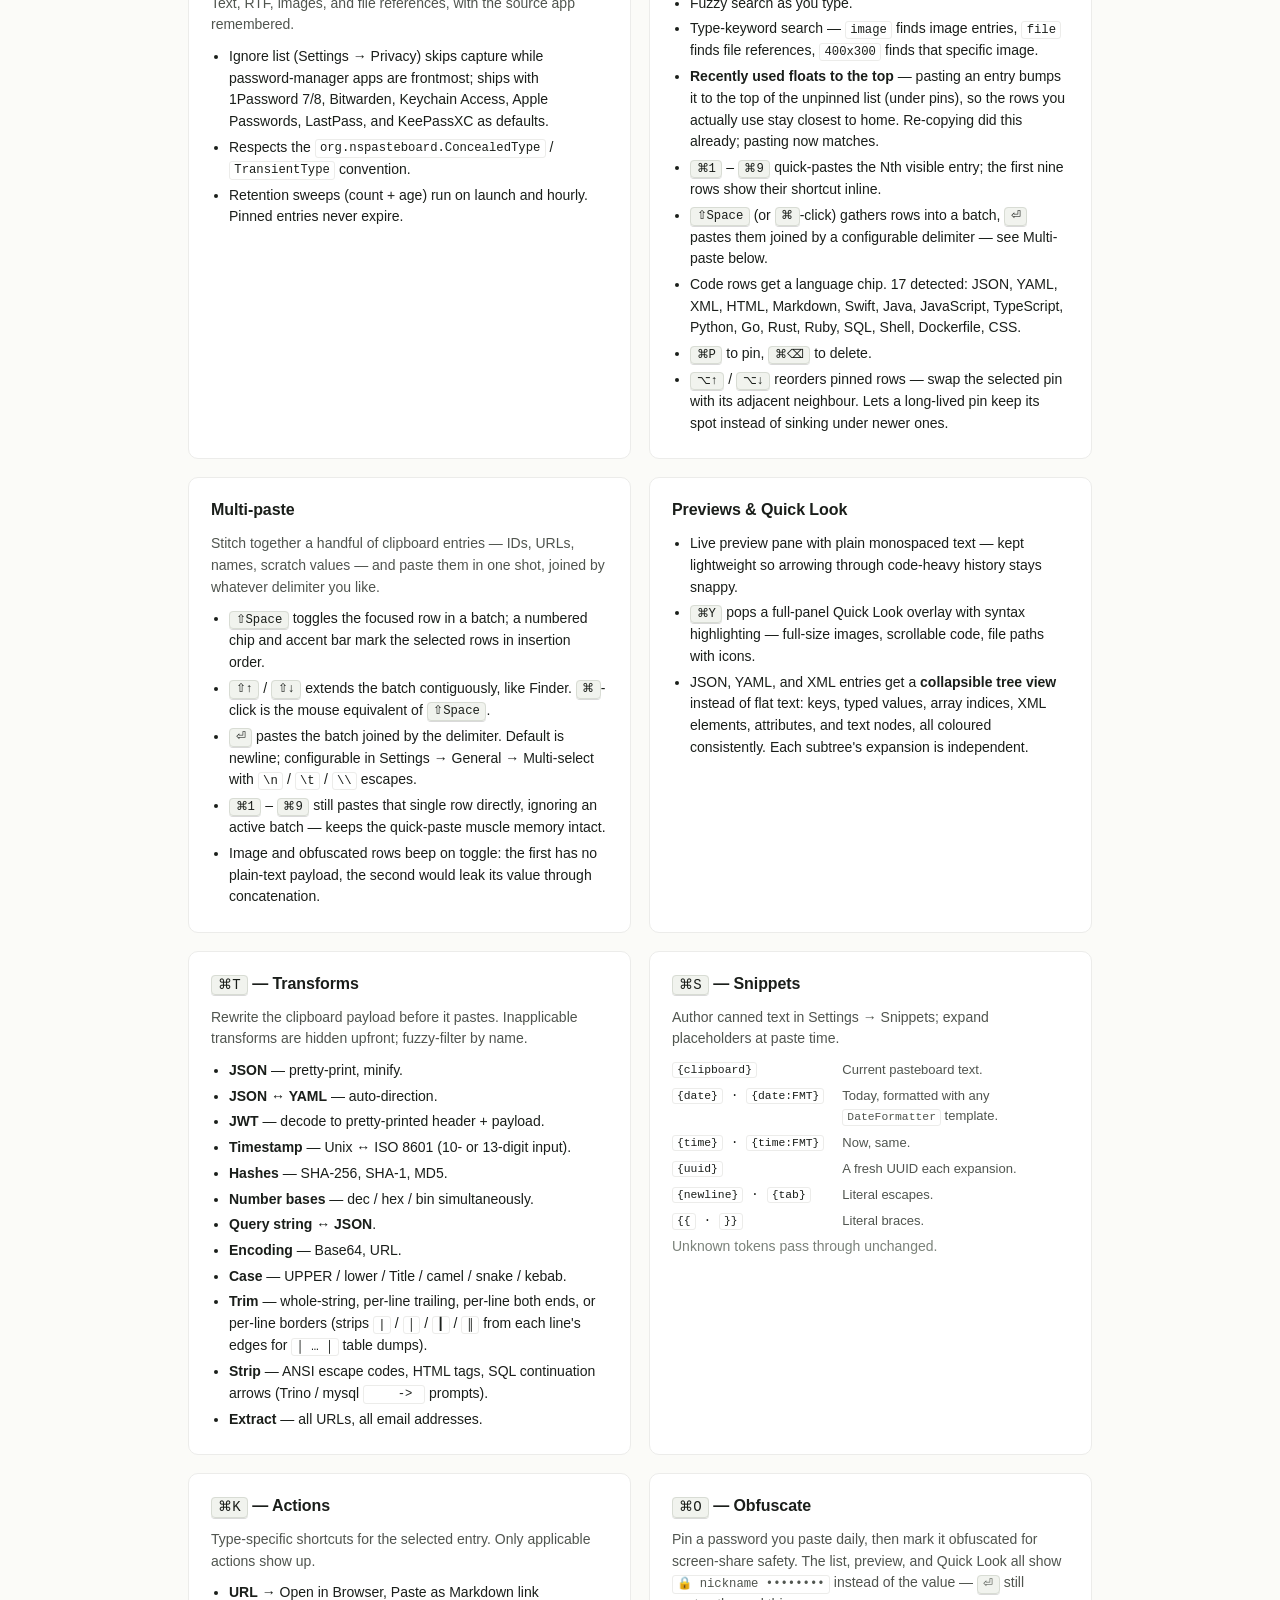
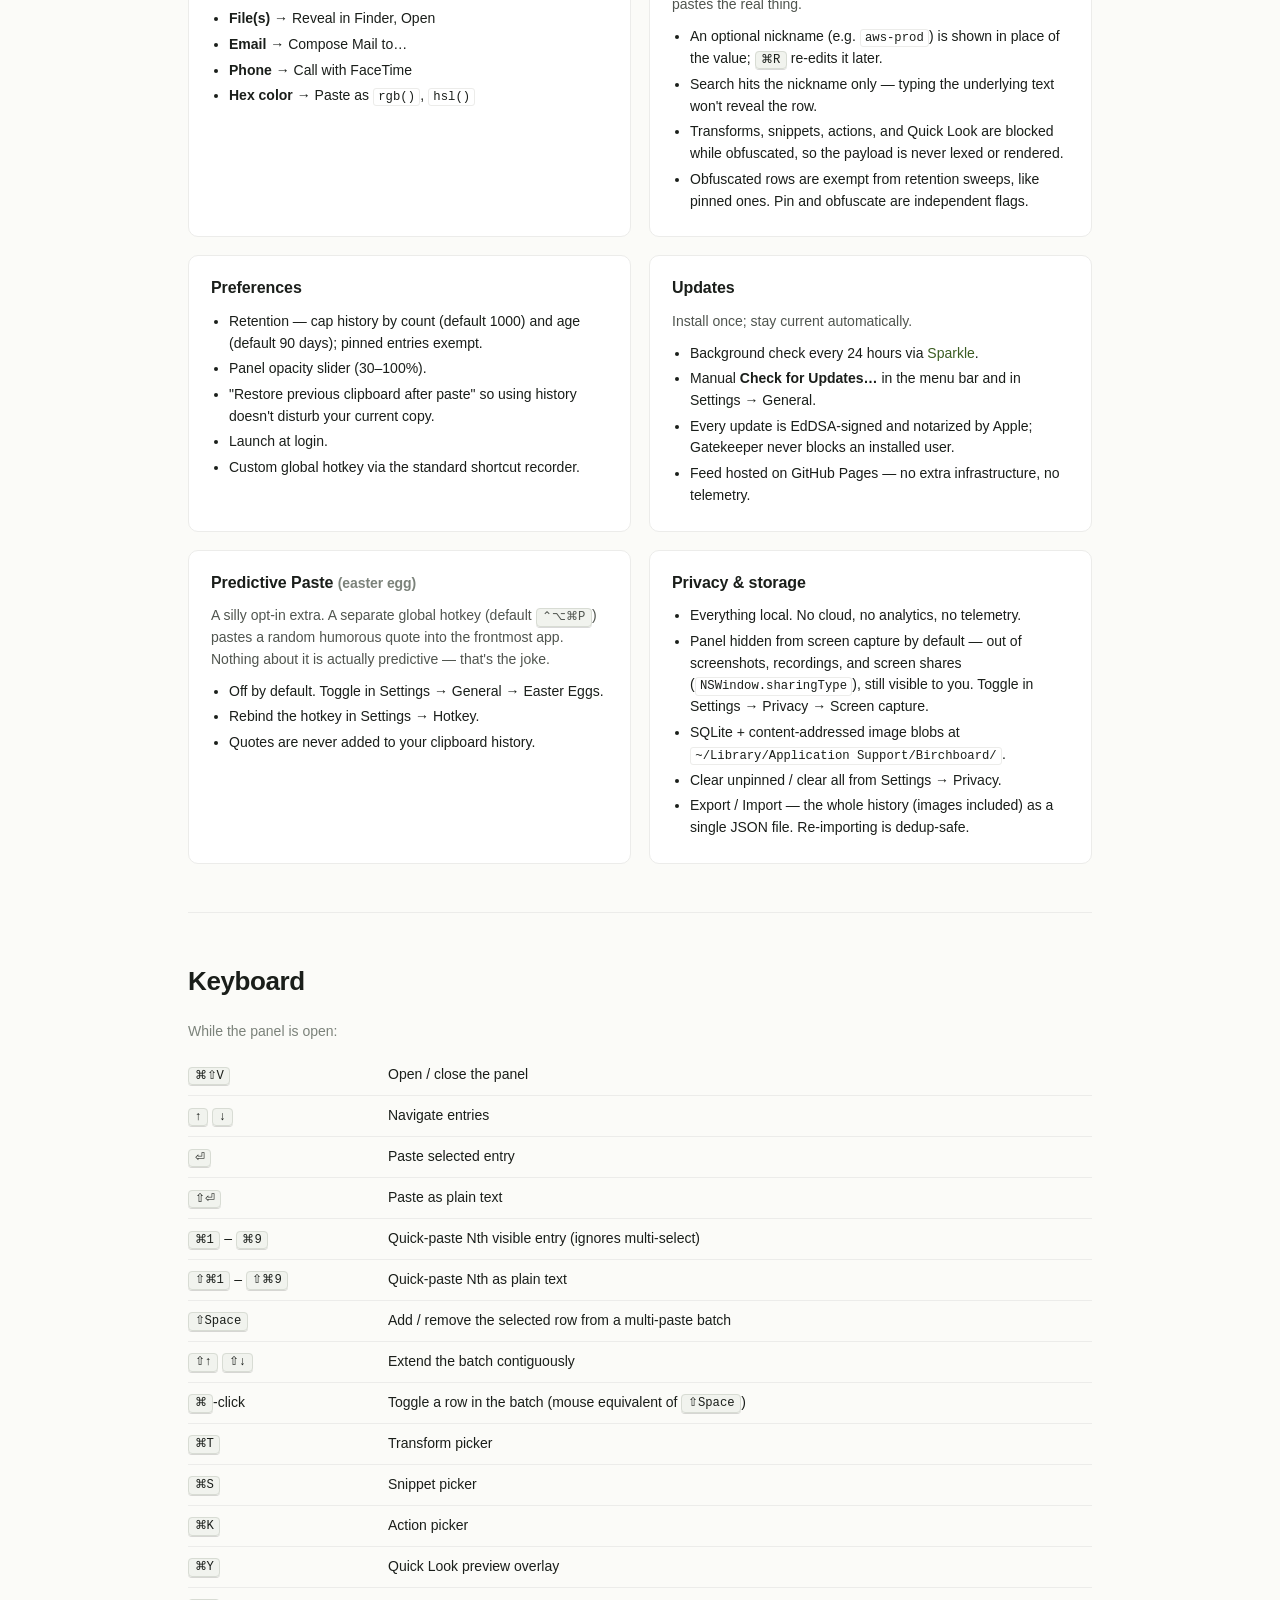
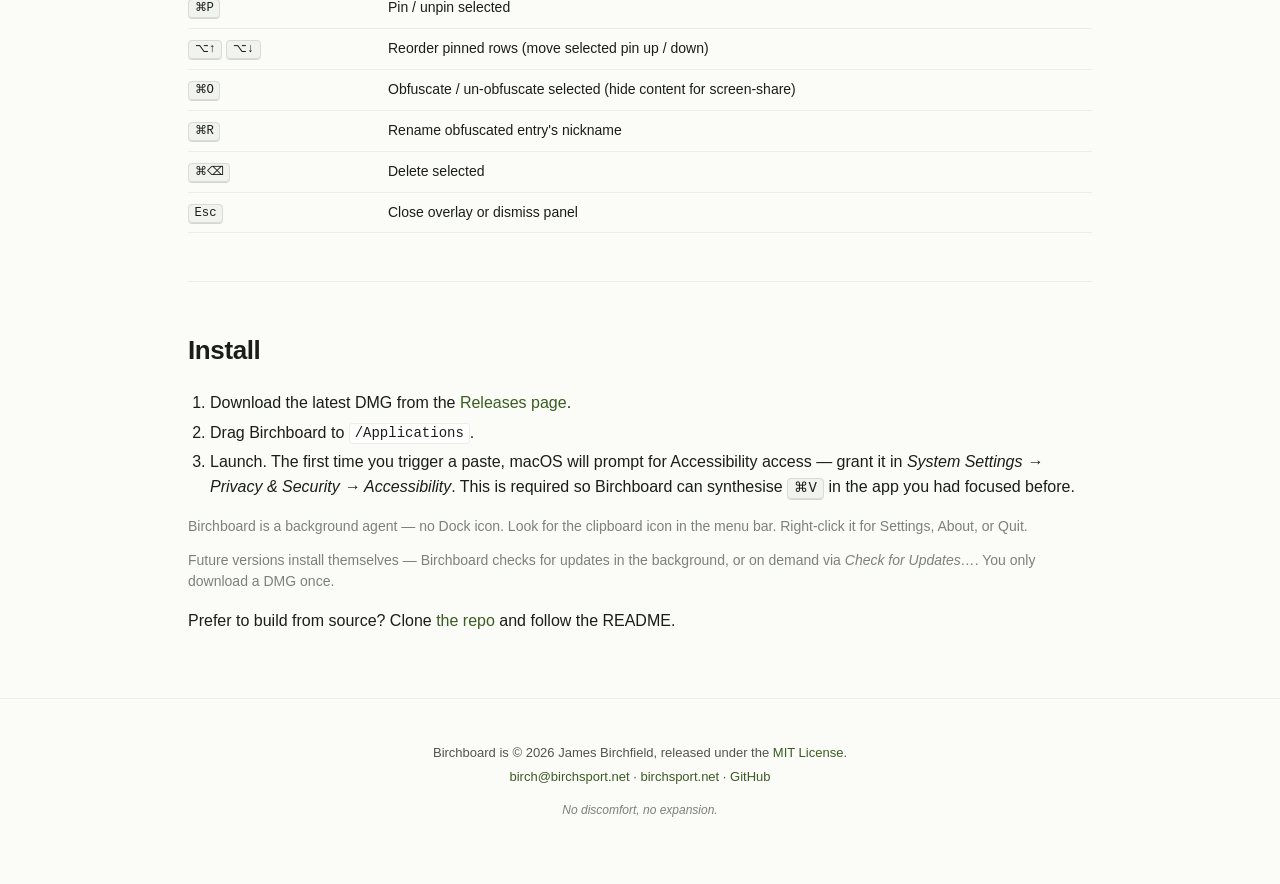
==== commit b7ebdfa1: "Reorder pinned entries with ⌥↑ / ⌥↓ With a pinned row selected, ⌥↑ / ⌥↓ swaps it with the adjacent v" ====
--- a/docs/index.html
+++ b/docs/index.html
@@ -94,6 +94,7 @@
           <li><kbd>⇧Space</kbd> (or <kbd>⌘</kbd>-click) gathers rows into a batch, <kbd>⏎</kbd> pastes them joined by a configurable delimiter — see Multi-paste below.</li>
           <li>Code rows get a language chip. 17 detected: JSON, YAML, XML, HTML, Markdown, Swift, Java, JavaScript, TypeScript, Python, Go, Rust, Ruby, SQL, Shell, Dockerfile, CSS.</li>
           <li><kbd>⌘P</kbd> to pin, <kbd>⌘⌫</kbd> to delete.</li>
+          <li><kbd>⌥↑</kbd> / <kbd>⌥↓</kbd> reorders pinned rows — swap the selected pin with its adjacent neighbour. Lets a long-lived pin keep its spot instead of sinking under newer ones.</li>
         </ul>
       </article>
 
@@ -240,6 +241,7 @@
         <tr><td><kbd>⌘K</kbd></td><td>Action picker</td></tr>
         <tr><td><kbd>⌘Y</kbd></td><td>Quick Look preview overlay</td></tr>
         <tr><td><kbd>⌘P</kbd></td><td>Pin / unpin selected</td></tr>
+        <tr><td><kbd>⌥↑</kbd> <kbd>⌥↓</kbd></td><td>Reorder pinned rows (move selected pin up / down)</td></tr>
         <tr><td><kbd>⌘O</kbd></td><td>Obfuscate / un-obfuscate selected (hide content for screen-share)</td></tr>
         <tr><td><kbd>⌘R</kbd></td><td>Rename obfuscated entry's nickname</td></tr>
         <tr><td><kbd>⌘⌫</kbd></td><td>Delete selected</td></tr>
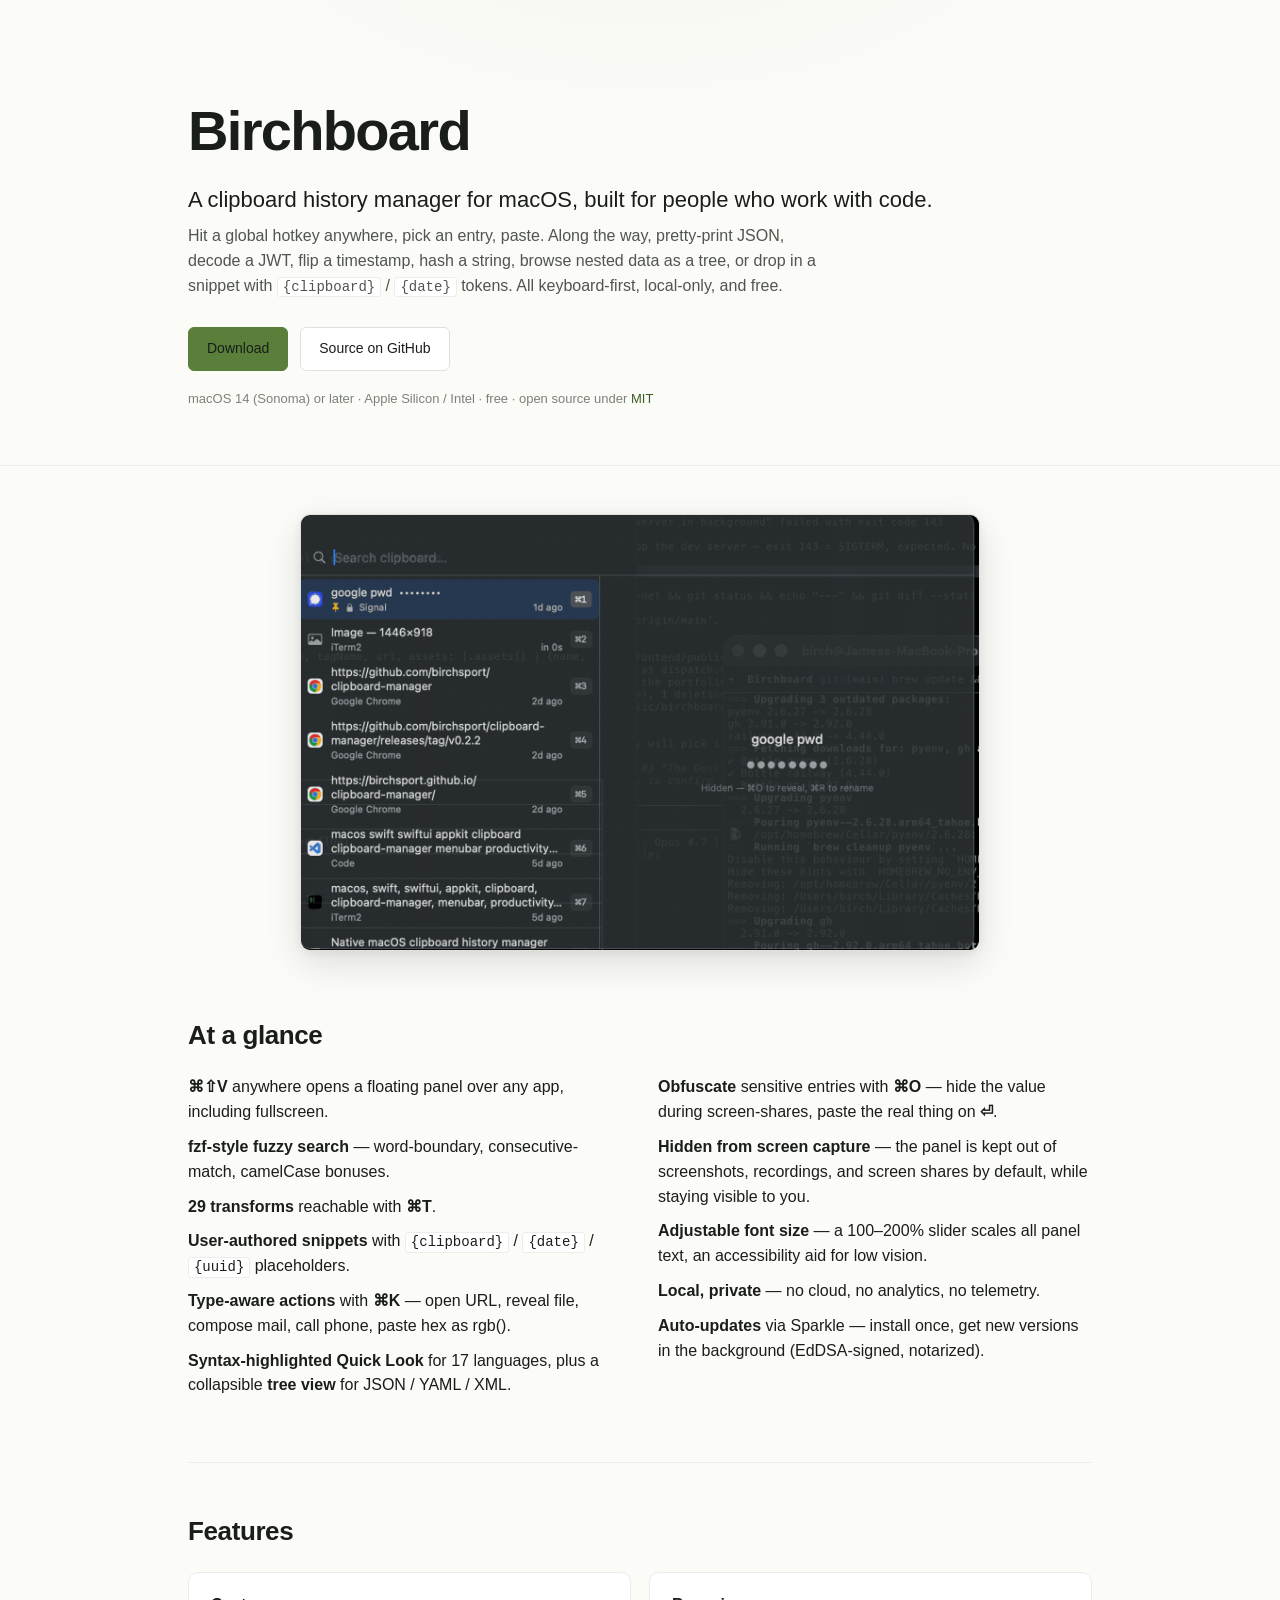
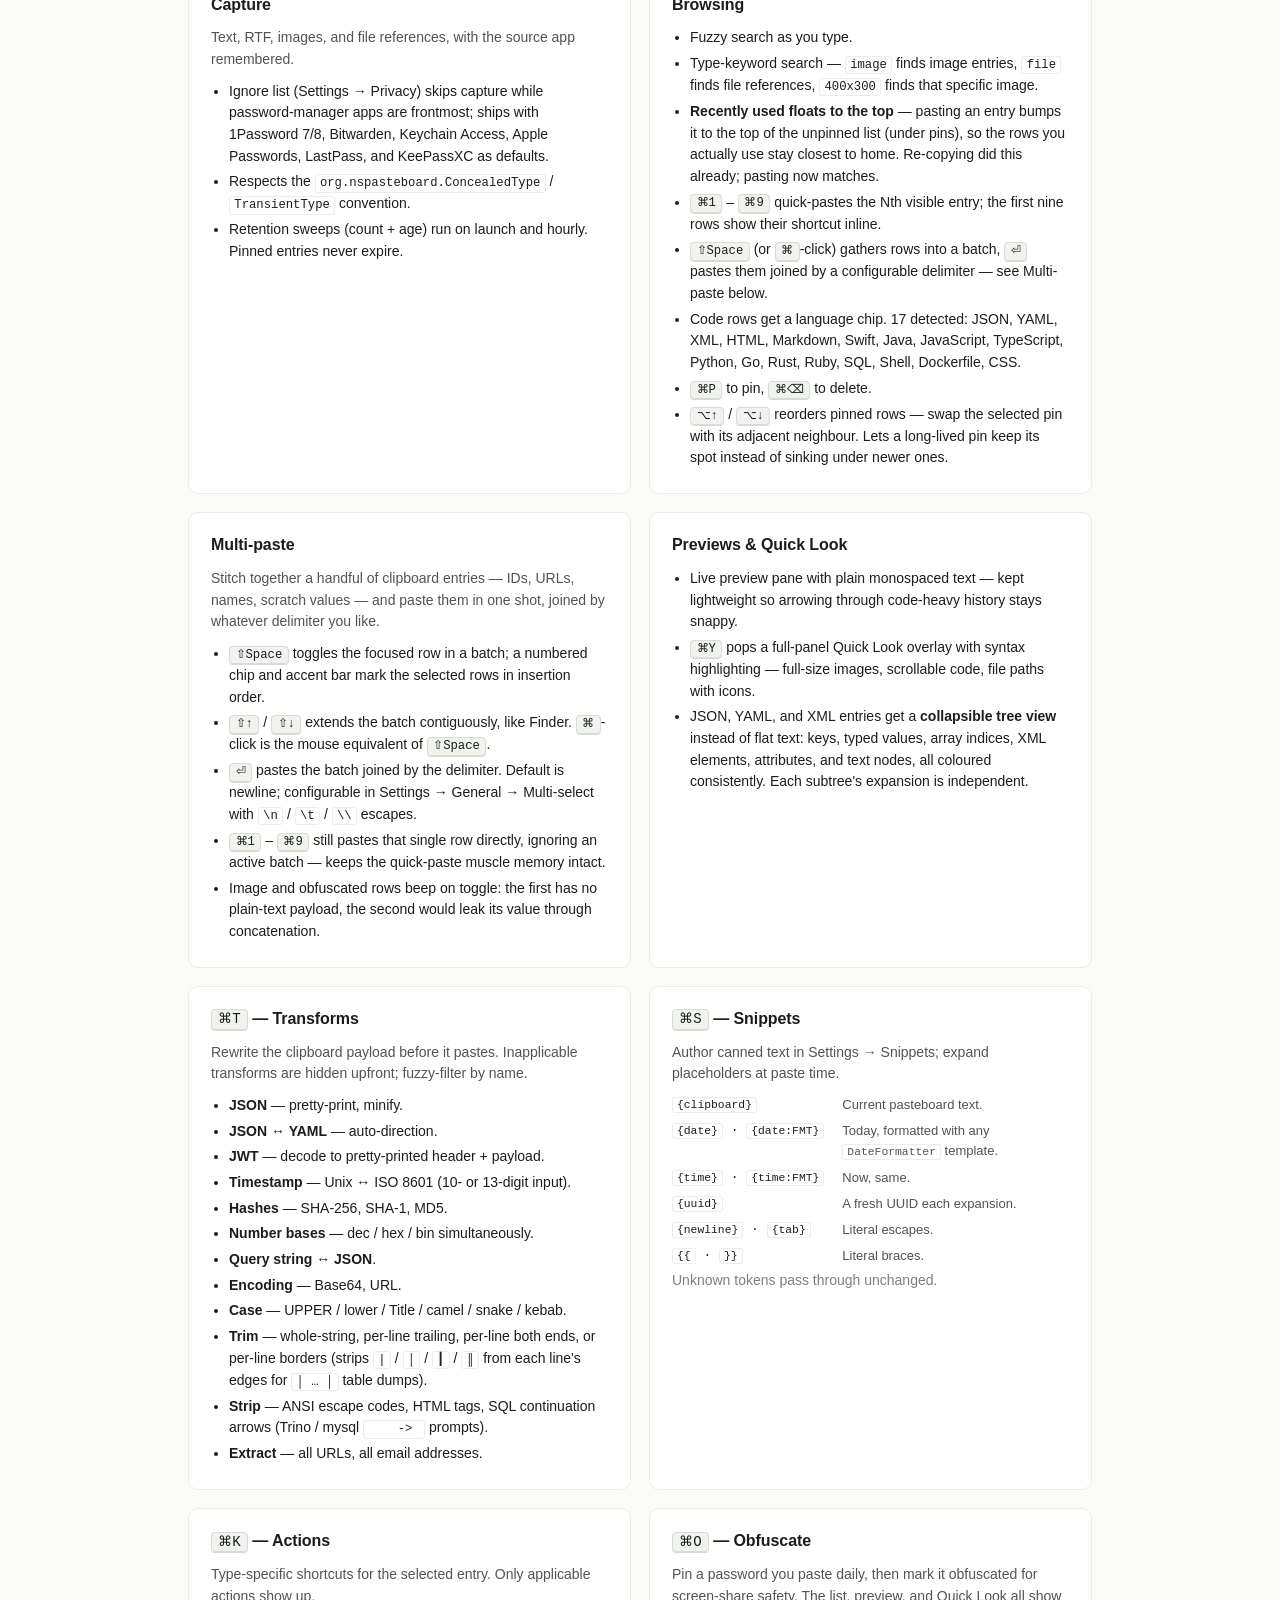
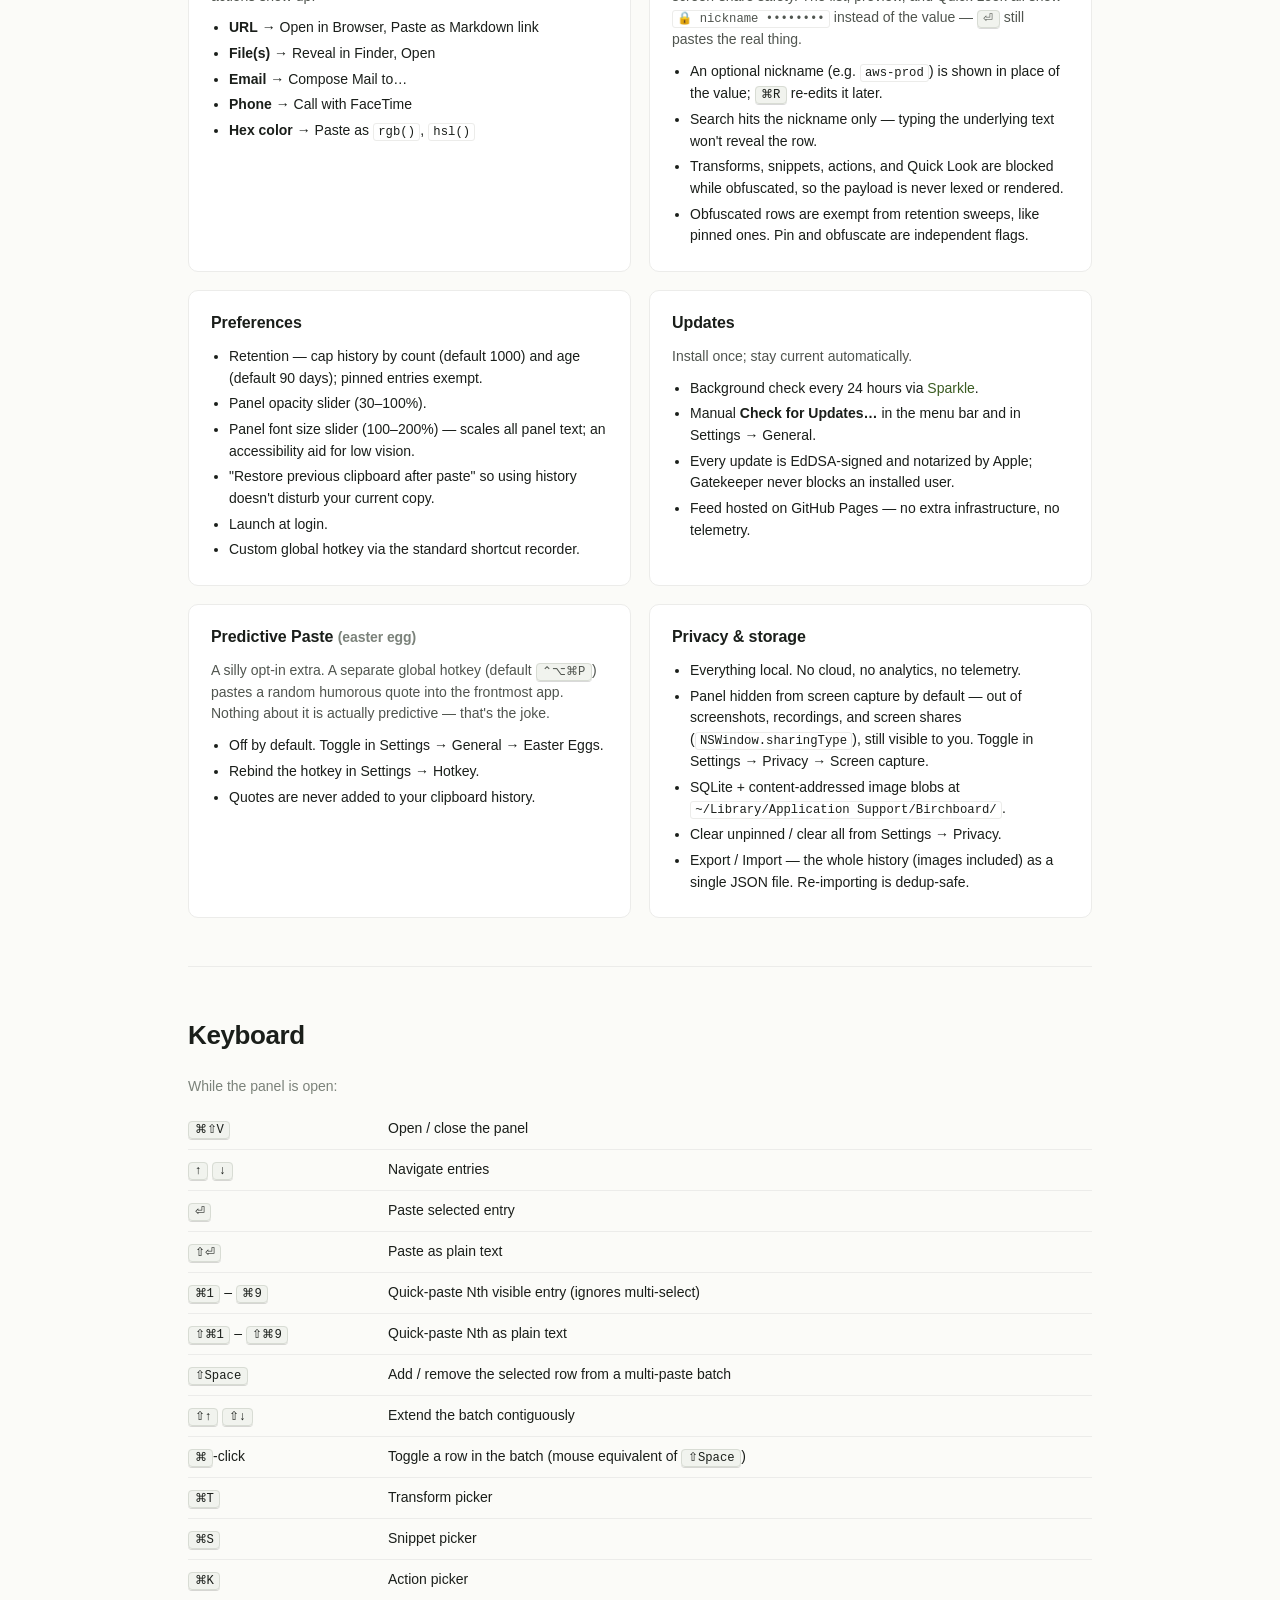
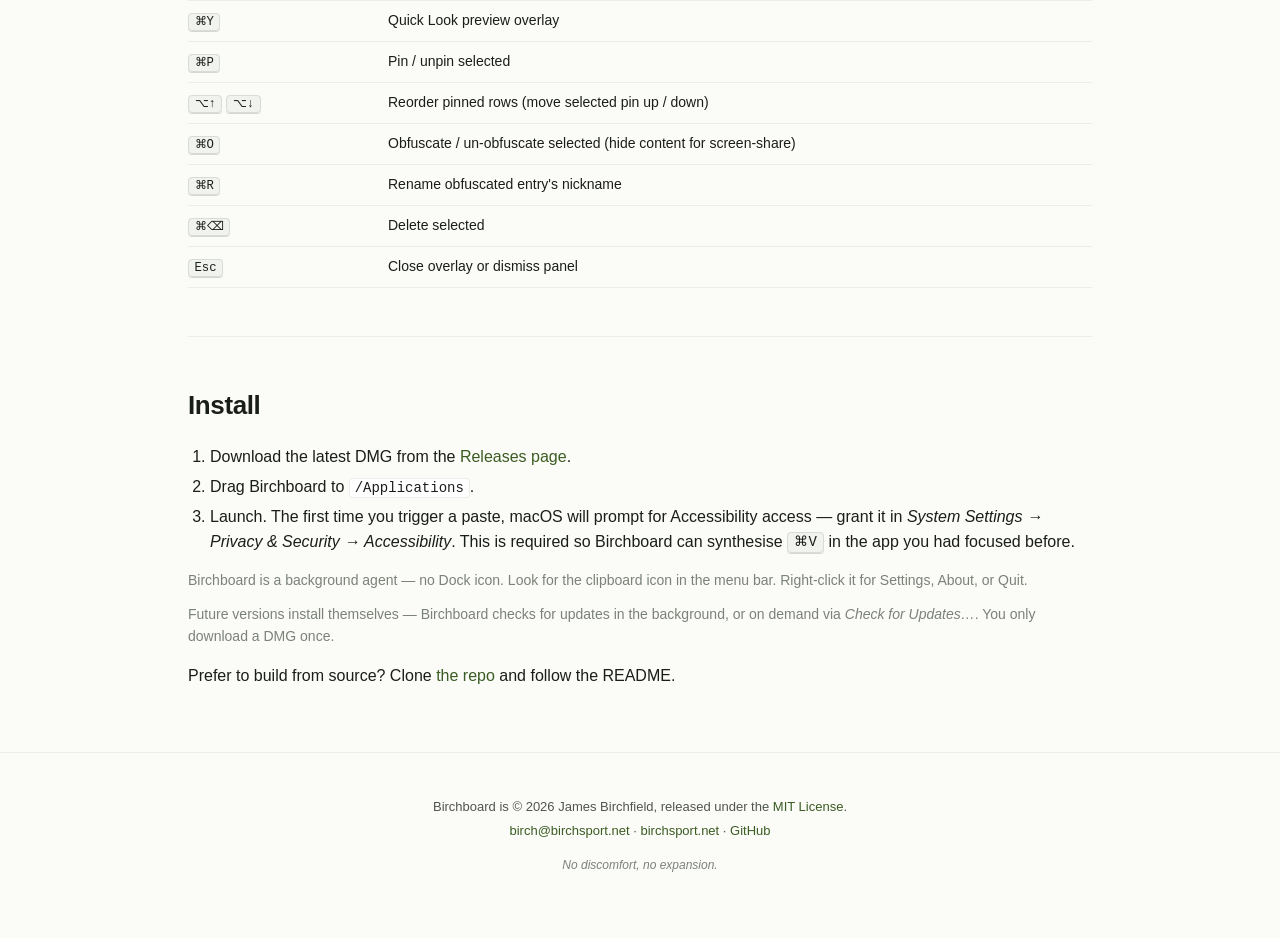
==== commit 1e94433f: "Add adjustable panel font size (100–200%) Accessibility aid for low vision: a new Settings → General" ====
--- a/docs/index.html
+++ b/docs/index.html
@@ -63,6 +63,7 @@
       <li><strong>Syntax-highlighted Quick Look</strong> for 17 languages, plus a collapsible <strong>tree view</strong> for JSON / YAML / XML.</li>
       <li><strong>Obfuscate</strong> sensitive entries with <strong>⌘O</strong> — hide the value during screen-shares, paste the real thing on <strong>⏎</strong>.</li>
       <li><strong>Hidden from screen capture</strong> — the panel is kept out of screenshots, recordings, and screen shares by default, while staying visible to you.</li>
+      <li><strong>Adjustable font size</strong> — a 100–200% slider scales all panel text, an accessibility aid for low vision.</li>
       <li><strong>Local, private</strong> — no cloud, no analytics, no telemetry.</li>
       <li><strong>Auto-updates</strong> via Sparkle — install once, get new versions in the background (EdDSA-signed, notarized).</li>
     </ul>
@@ -180,6 +181,7 @@
         <ul>
           <li>Retention — cap history by count (default 1000) and age (default 90 days); pinned entries exempt.</li>
           <li>Panel opacity slider (30–100%).</li>
+          <li>Panel font size slider (100–200%) — scales all panel text; an accessibility aid for low vision.</li>
           <li>"Restore previous clipboard after paste" so using history doesn't disturb your current copy.</li>
           <li>Launch at login.</li>
           <li>Custom global hotkey via the standard shortcut recorder.</li>
